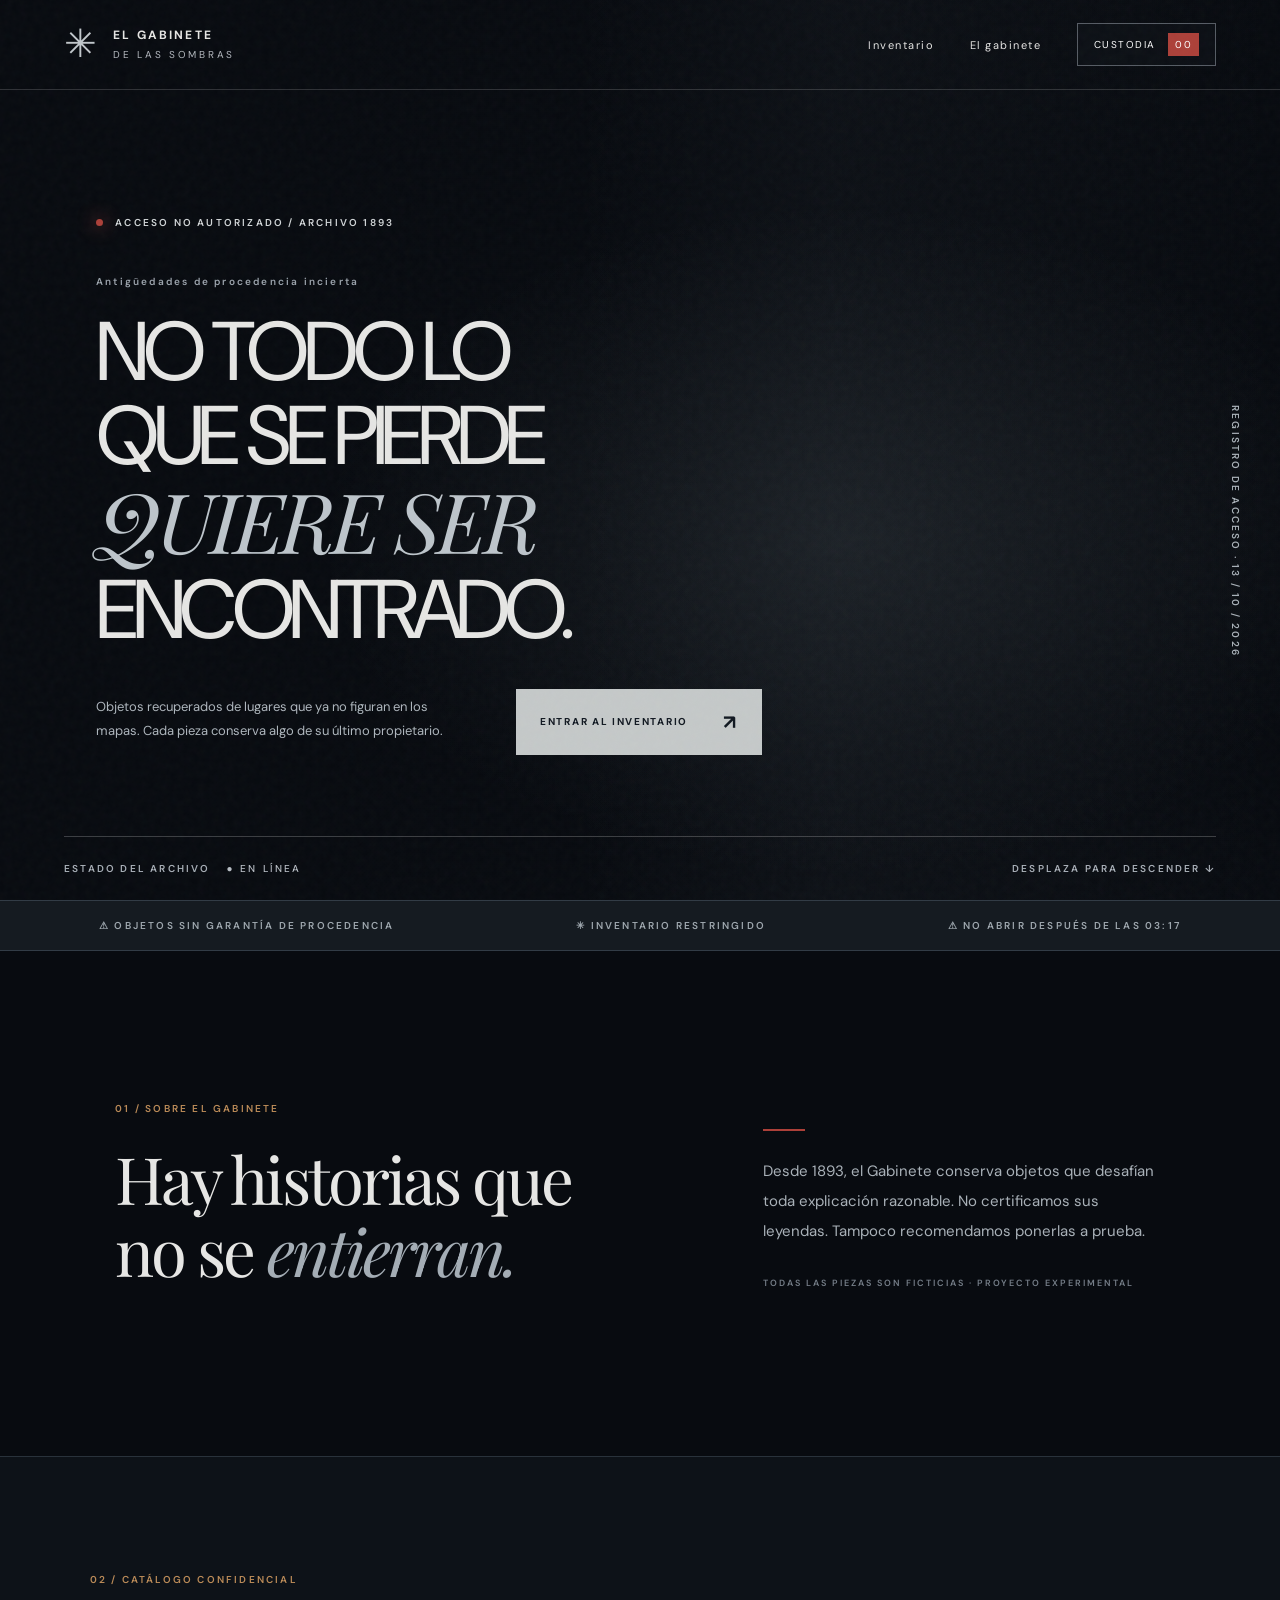
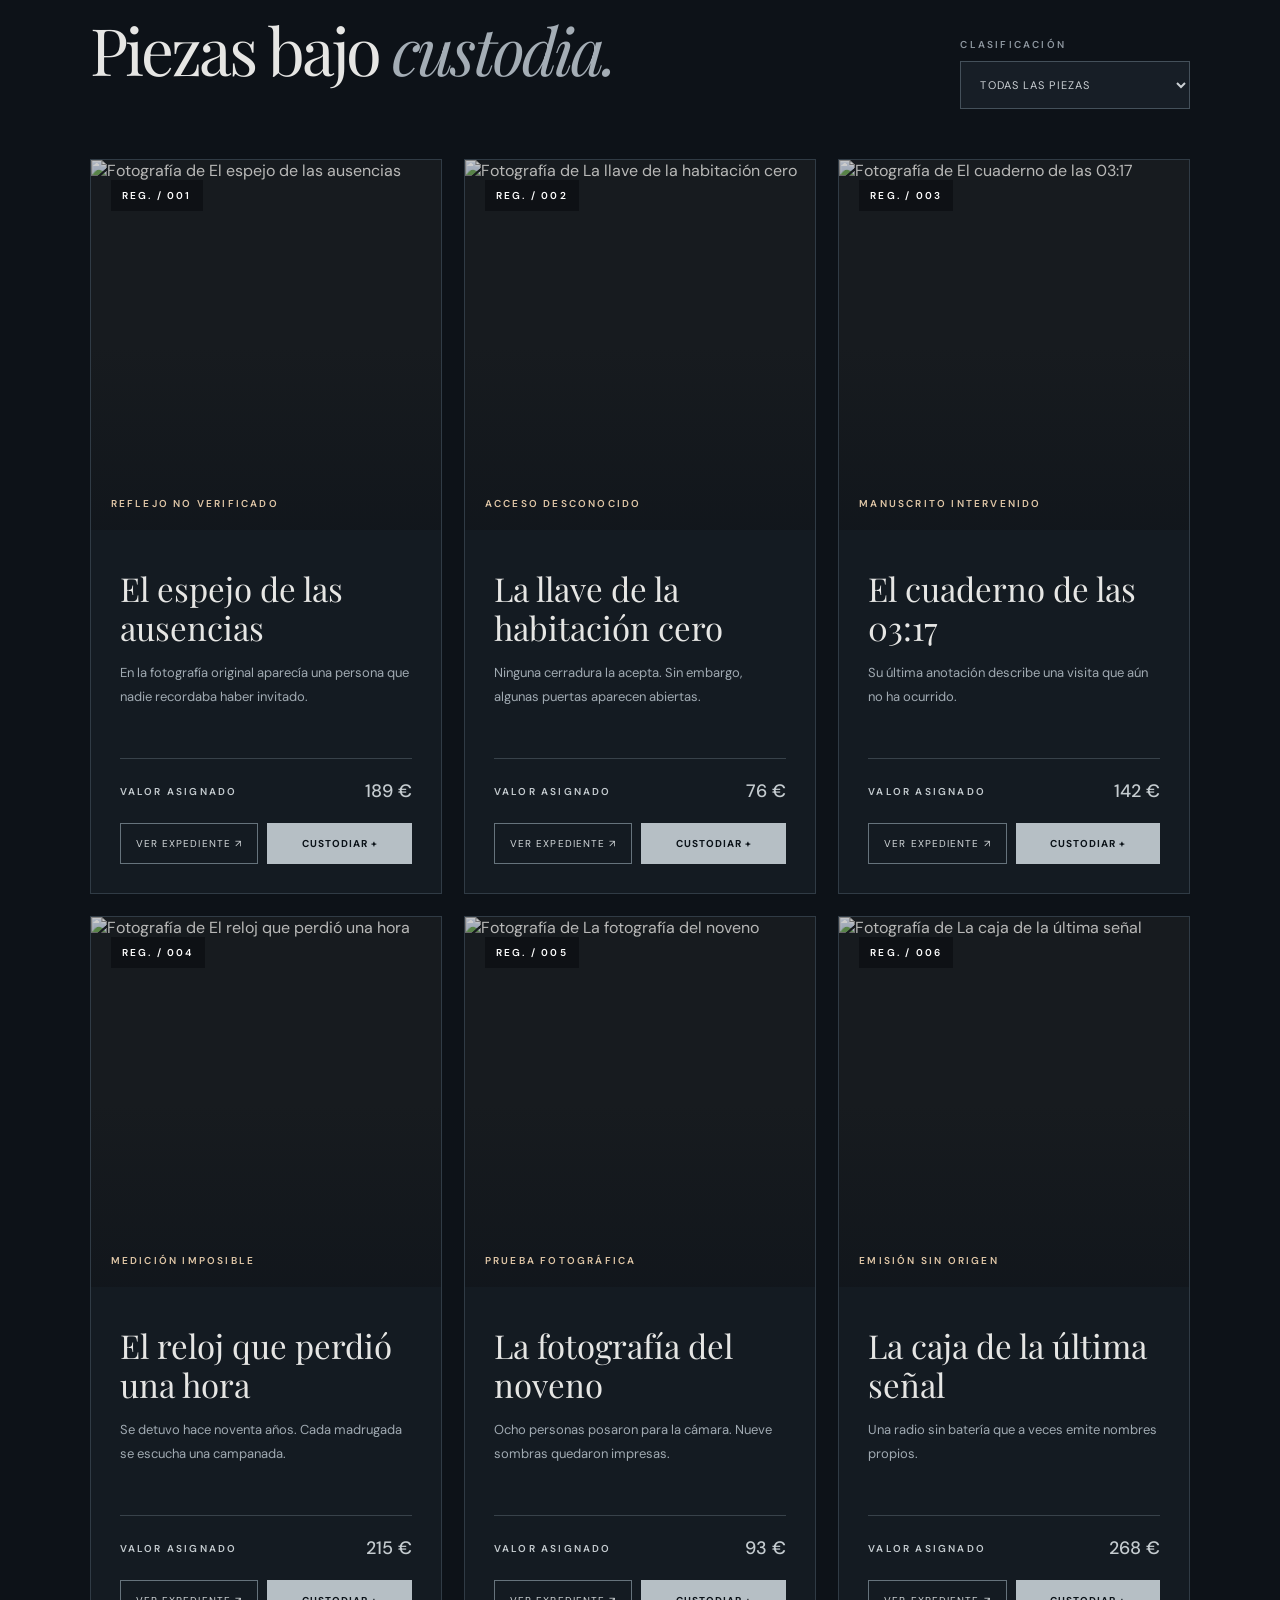
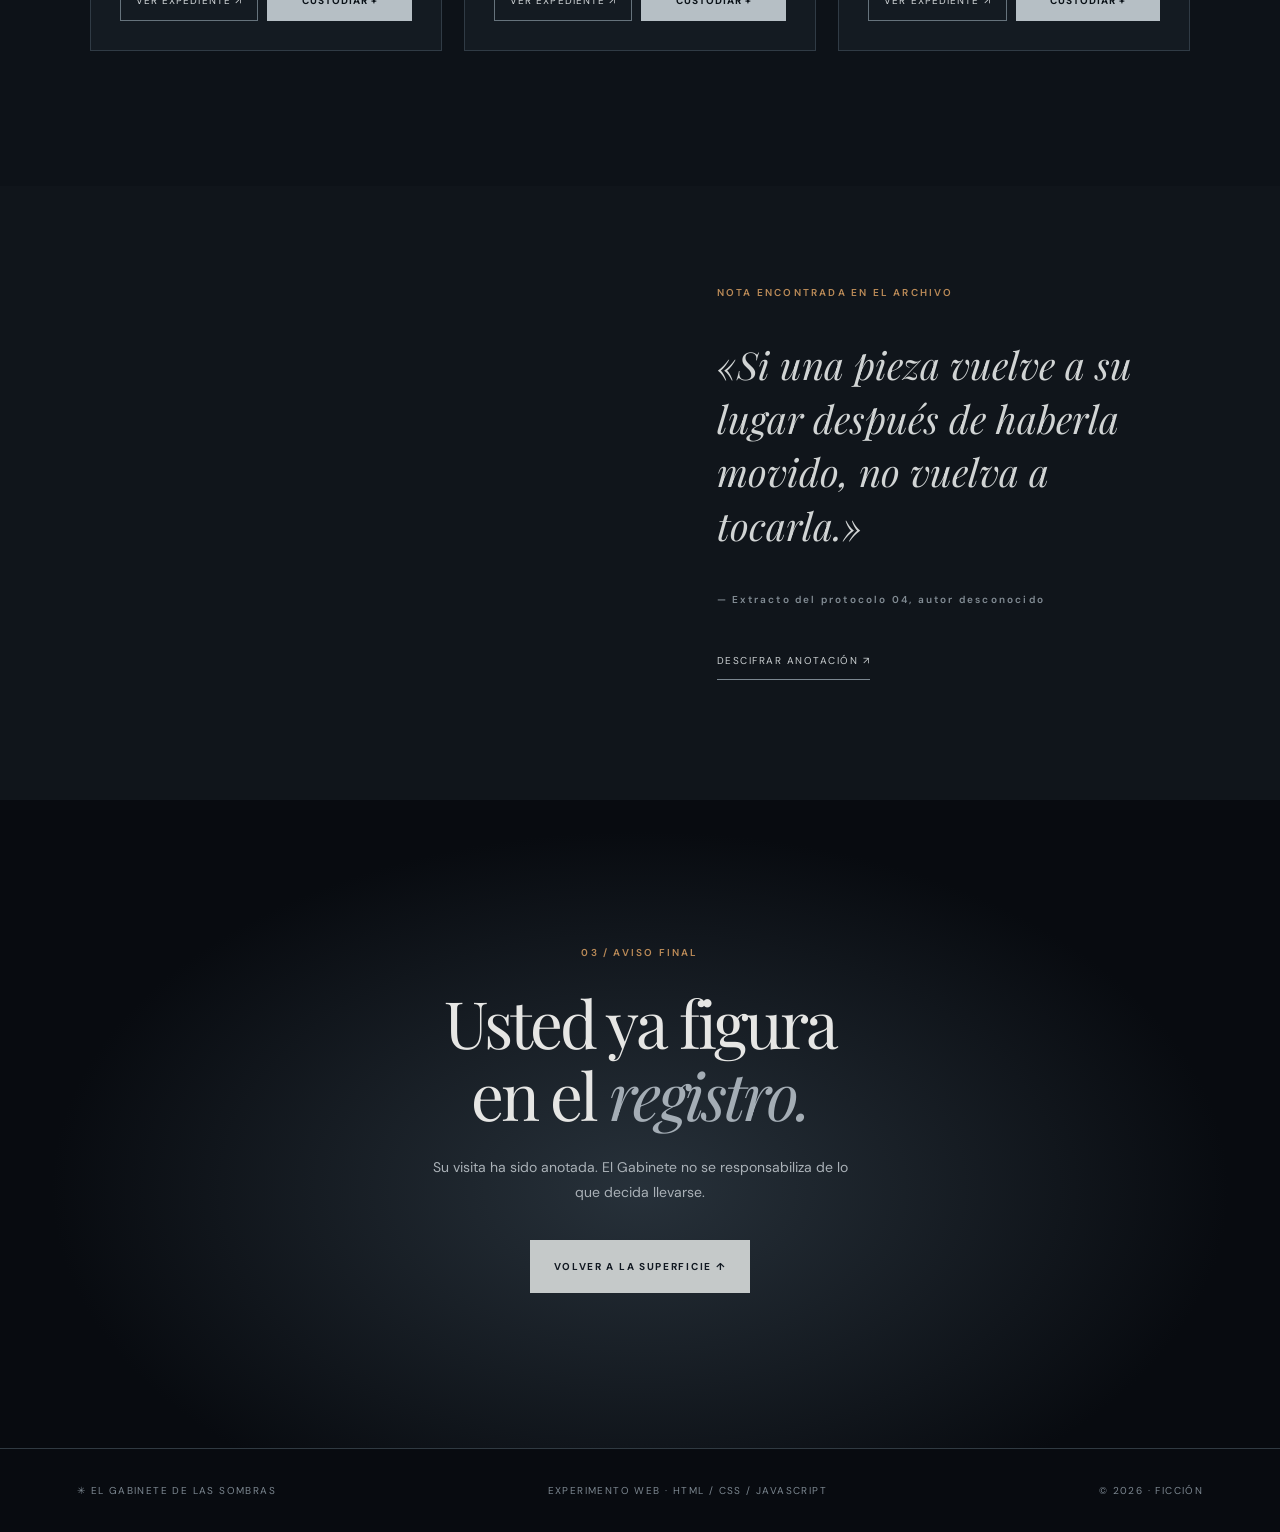
==== index.html @ 1aceb950 "Add files via upload" ====
<!doctype html><html lang="es"><head><meta charset="UTF-8"><meta name="viewport" content="width=device-width,initial-scale=1"><meta name="theme-color" content="#080b10"><title>El Gabinete de las Sombras — Inventario reservado</title><link rel="stylesheet" href="style.css"><script src="script.js" defer></script></head><body><div class="grain"></div><header class="top"><a class="brand" href="#inicio"><span class="sigil">✳</span><span>EL GABINETE <small>DE LAS SOMBRAS</small></span></a><nav aria-label="Principal"><a href="#inventario">Inventario</a><a href="#origen">El gabinete</a><button id="basketBtn" class="basket">CUSTODIA <span id="count">00</span></button></nav></header><main><section id="inicio" class="hero"><div class="heroImage"></div><div class="mist"></div><div class="heroInner"><div class="eyebrow"><span class="pulse"></span> ACCESO NO AUTORIZADO / ARCHIVO 1893</div><div class="heroTitle"><span class="overline">Antigüedades de procedencia incierta</span><h1>NO TODO LO<br>QUE SE PIERDE<br><em>QUIERE SER</em><br>ENCONTRADO.</h1></div><div class="heroFoot"><p>Objetos recuperados de lugares que ya no figuran en los mapas. Cada pieza conserva algo de su último propietario.</p><a class="primary" href="#inventario">ENTRAR AL INVENTARIO <span>↗</span></a></div></div><div class="vertical">REGISTRO DE ACCESO · 13 / 10 / 2026</div><div class="heroBottom">ESTADO DEL ARCHIVO <b>● EN LÍNEA</b><span>DESPLAZA PARA DESCENDER ↓</span></div></section><section class="marquee" aria-label="Aviso"><span>⚠ OBJETOS SIN GARANTÍA DE PROCEDENCIA</span><span>✳ INVENTARIO RESTRINGIDO</span><span>⚠ NO ABRIR DESPUÉS DE LAS 03:17</span></section><section class="intro" id="origen"><div><span class="kicker">01 / SOBRE EL GABINETE</span><h2>Hay historias que<br>no se <i>entierran.</i></h2></div><div class="introRight"><div class="redline"></div><p>Desde 1893, el Gabinete conserva objetos que desafían toda explicación razonable. No certificamos sus leyendas. Tampoco recomendamos ponerlas a prueba.</p><p class="micro">TODAS LAS PIEZAS SON FICTICIAS · PROYECTO EXPERIMENTAL</p></div></section><section id="inventario" class="catalog"><div class="sectionHead"><div><span class="kicker">02 / CATÁLOGO CONFIDENCIAL</span><h2>Piezas bajo <i>custodia.</i></h2></div><div class="controls"><label for="filter">CLASIFICACIÓN</label><select id="filter"><option value="all">TODAS LAS PIEZAS</option><option value="objeto">OBJETOS</option><option value="documento">DOCUMENTOS</option><option value="instrumento">INSTRUMENTOS</option></select></div></div><div id="gallery" class="gallery"></div></section><section class="interlude"><div class="interludePhoto"></div><div class="interludeContent"><span class="kicker">NOTA ENCONTRADA EN EL ARCHIVO</span><p>«Si una pieza vuelve a su lugar después de haberla movido, no vuelva a tocarla.»</p><span class="signature">— Extracto del protocolo 04, autor desconocido</span><button id="reveal" class="textButton">DESCIFRAR ANOTACIÓN <span>↗</span></button><div id="hiddenNote" class="hiddenNote" aria-live="polite"></div></div></section><section class="last"><span class="kicker">03 / AVISO FINAL</span><h2>Usted ya figura<br>en el <i>registro.</i></h2><p>Su visita ha sido anotada. El Gabinete no se responsabiliza de lo que decida llevarse.</p><a href="#inicio" class="primary">VOLVER A LA SUPERFICIE ↑</a></section></main><footer><span>✳ EL GABINETE DE LAS SOMBRAS</span><span>EXPERIMENTO WEB · HTML / CSS / JAVASCRIPT</span><span>© 2026 · FICCIÓN</span></footer><dialog id="dossier"><button class="close" id="closeDossier" aria-label="Cerrar expediente">✕</button><div id="dossierBody"></div></dialog><dialog id="basketDialog"><button class="close" id="closeBasket" aria-label="Cerrar custodia">✕</button><div class="dialogInner"><span class="kicker">ARCHIVO DE CUSTODIA</span><h2>Piezas <i>retenidas.</i></h2><div id="basketList"></div><div class="basketFooter"><span id="total"></span><button id="clearBasket" class="outline">LIBERAR TODAS LAS PIEZAS</button></div></div></dialog><div id="toast" role="status" aria-live="polite"></div></body></html>
---- style.css ----
@import url('https://fonts.googleapis.com/css2?family=DM+Sans:wght@400;500;600;700&family=Playfair+Display:ital,wght@0,400;0,500;0,600;1,400;1,500&display=swap');:root{--bg:#080b10;--panel:#10151b;--line:#3c4650;--silver:#c6cbd0;--muted:#8b949e;--red:#ac4039;--amber:#bb8b58}*{box-sizing:border-box}html{scroll-behavior:smooth}body{margin:0;background:var(--bg);color:#e6e6e4;font-family:'DM Sans',Arial,sans-serif}button,select{font:inherit}button{cursor:pointer}a{color:inherit;text-decoration:none}.grain{pointer-events:none;position:fixed;inset:0;z-index:30;opacity:.12;background-image:url("data:image/svg+xml,%3Csvg viewBox='0 0 180 180' xmlns='http://www.w3.org/2000/svg'%3E%3Cfilter id='n'%3E%3CfeTurbulence type='fractalNoise' baseFrequency='.7' numOctaves='3' stitchTiles='stitch'/%3E%3C/filter%3E%3Crect width='100%25' height='100%25' filter='url(%23n)' opacity='.25'/%3E%3C/svg%3E")}.top{height:90px;padding:0 5%;display:flex;align-items:center;justify-content:space-between;position:absolute;z-index:10;width:100%;border-bottom:1px solid #ffffff28}.brand{display:flex;gap:14px;align-items:center;font-size:12px;font-weight:700;letter-spacing:.18em;line-height:1.8}.brand small{display:block;font-size:10px;font-weight:400;letter-spacing:.27em;color:#b5bac0}.sigil{font-size:39px;color:#c1c7cb;font-weight:400}.top nav{display:flex;gap:35px;align-items:center;font-size:11px;letter-spacing:.14em}.top nav a:hover,.textButton:hover{color:#f0b4a6}.basket{border:1px solid #a4abb57d;background:#10151b80;color:white;padding:14px 16px;font-size:10px;letter-spacing:.15em}.basket span{background:var(--red);padding:5px 7px;margin-left:8px}.hero{min-height:820px;height:100vh;max-height:1100px;position:relative;overflow:hidden;background:#070a0f}.heroImage{position:absolute;inset:0;background:linear-gradient(90deg,#080b10 0%,#080b10ee 26%,#080b1066 65%,#080b1033),linear-gradient(0deg,#080b10 0%,transparent 30%),url('assets/hero.jpg') center 46%/cover no-repeat;transform:scale(1.035);animation:zoom 22s ease-in-out infinite alternate}.mist{position:absolute;inset:0;background:radial-gradient(ellipse at 66% 60%,#9daeb41c,transparent 44%),linear-gradient(90deg,transparent 45%,#8e9eac0b 65%,transparent);animation:drift 12s ease-in-out infinite alternate;pointer-events:none}.heroInner{position:relative;z-index:1;width:85%;max-width:1400px;margin:auto;padding-top:clamp(175px,24vh,270px)}.eyebrow,.kicker,.overline,.micro,.vertical,.heroBottom,.marquee,.controls label,.cardIndex,.cardTag,.cardFoot,.signature{font-size:10px;letter-spacing:.22em;font-weight:600}.eyebrow{color:#d2d6d8}.pulse{display:inline-block;width:7px;height:7px;background:var(--red);border-radius:50%;box-shadow:0 0 18px #df5b50;margin-right:8px}.heroTitle{margin-top:40px}.overline{color:#9ca4ad}.hero h1{font-size:clamp(55px,6.5vw,116px);letter-spacing:-.065em;line-height:1.01;margin:20px 0 30px;font-weight:400}.hero h1 em{font-weight:400;color:#bdc5cb;font-family:'Playfair Display',serif;letter-spacing:-.05em}.heroFoot{display:flex;align-items:end;gap:65px}.heroFoot p{max-width:355px;color:#aeb6bd;line-height:1.8;font-size:13px}.primary{display:inline-flex;align-items:center;gap:35px;background:#c5c9c9;color:#111821;padding:20px 24px;font-size:10px;letter-spacing:.17em;font-weight:700;transition:background .2s,transform .2s}.primary:hover{background:#e6e8e6;transform:translateY(-3px)}.primary span{font-size:20px}.vertical{position:absolute;right:3%;top:45%;writing-mode:vertical-rl;color:#a9b1b8}.heroBottom{position:absolute;bottom:0;left:5%;right:5%;padding:25px 0;border-top:1px solid #ffffff35;display:flex;gap:16px;color:#a8afb7}.heroBottom b{color:#b9bfc6;font-weight:500}.heroBottom span{margin-left:auto}.marquee{display:flex;justify-content:space-around;gap:20px;padding:18px;background:#151b21;color:#9ea7ae;border-block:1px solid #323c46;overflow:hidden;white-space:nowrap}.intro{display:grid;grid-template-columns:1.3fr 1fr;gap:12%;padding:145px 9%;align-items:end}.kicker{color:var(--amber)}h2{font:400 clamp(43px,5.1vw,79px)/1.1 'Playfair Display',Georgia,serif;letter-spacing:-.045em;margin:25px 0}h2 i{color:#a4adb5;font-weight:400}.introRight{padding-bottom:10px}.introRight p{color:#a9b1b8;font-size:15px;line-height:2}.redline{width:42px;height:2px;background:var(--red);margin-bottom:25px}.introRight .micro{font-size:9px;color:#757e88;margin-top:28px}.catalog{padding:110px 7% 135px;background:#0d1218;border-top:1px solid #29323b}.sectionHead{display:flex;justify-content:space-between;align-items:end;gap:20px;margin-bottom:50px}.controls{display:grid;gap:10px}.controls label{color:#8d969f}.controls select{background:#171e26;color:#cbd0d4;border:1px solid #44505a;padding:15px;min-width:230px;font-size:11px;letter-spacing:.1em}.gallery{display:grid;grid-template-columns:repeat(3,minmax(0,1fr));gap:22px}.card{background:#141b22;border:1px solid #303b45;position:relative;overflow:hidden;transition:border-color .25s,transform .3s}.card:hover{transform:translateY(-6px);border-color:#88939b}.cardVisual{position:relative;height:370px;overflow:hidden;background:#171b1f}.cardVisual img{width:100%;height:100%;object-fit:cover;filter:saturate(.63) brightness(.8);transition:transform .7s,filter .4s}.card:hover img{transform:scale(1.07);filter:saturate(.8) brightness(.97)}.cardVisual:after{content:'';position:absolute;inset:0;background:linear-gradient(0deg,#10151bc7,transparent 50%)}.cardIndex{position:absolute;top:20px;left:20px;z-index:1;color:#fff;background:#0a0d10a8;padding:9px 11px}.cardTag{position:absolute;bottom:20px;left:20px;z-index:1;color:#e0c7a7}.cardBody{padding:29px}.cardBody h3{font:400 33px/1.16 'Playfair Display',Georgia,serif;margin:10px 0 14px;min-height:78px}.cardBody p{font-size:13px;color:#a0aab2;line-height:1.8;min-height:72px}.cardFoot{border-top:1px solid #38424a;margin-top:25px;padding-top:20px;display:flex;align-items:center;justify-content:space-between;color:#c5ccd0}.cardFoot b{font-size:18px;letter-spacing:0;font-weight:500}.cardActions{display:flex;gap:9px;margin-top:20px}.outline{background:transparent;border:1px solid #66737c;color:#d3d8da;padding:13px 15px;font-size:10px;letter-spacing:.11em}.outline:hover{border-color:#c5ccd0;background:#26313b}.add{background:#b6bfc5;color:#0b1218;border:1px solid #b6bfc5;padding:13px 15px;font-size:10px;letter-spacing:.1em;font-weight:700;flex:1}.add:hover{background:#e0e5e7}.interlude{min-height:590px;display:grid;grid-template-columns:1fr 1fr;background:#10151b}.interludePhoto{background:linear-gradient(90deg,transparent,#10151b4d),url('assets/archive.jpg') center/cover}.interludeContent{padding:100px 12%;display:flex;flex-direction:column;align-items:start;justify-content:center}.interludeContent>p{font:italic 400 clamp(27px,3vw,46px)/1.4 'Playfair Display',serif;color:#d1d4d4}.signature{color:#838d95;line-height:1.8}.textButton{margin-top:45px;background:transparent;border:0;border-bottom:1px solid #7b8790;color:#cbd0d2;padding:0 0 12px;letter-spacing:.15em;font-size:10px}.hiddenNote{color:#c28c82;font:italic 18px/1.6 'Playfair Display',serif;margin-top:20px}.last{text-align:center;padding:140px 20px 155px;background:radial-gradient(ellipse at 50% 60%,#27313a,#080b10 65%)}.last p{max-width:420px;color:#aab1b7;margin:20px auto 35px;font-size:14px;line-height:1.8}footer{display:flex;justify-content:space-between;gap:20px;flex-wrap:wrap;padding:35px 6%;border-top:1px solid #303a42;color:#7c8790;font-size:10px;letter-spacing:.14em}dialog{background:#111820;color:#e7e7e4;border:1px solid #6b7379;padding:0;width:min(920px,92vw);max-height:90vh;box-shadow:0 25px 100px #000b}dialog::backdrop{background:#020508d9;backdrop-filter:blur(7px)}.close{position:absolute;right:16px;top:16px;z-index:3;background:#0a0e12d9;color:white;border:1px solid #75808a;width:40px;height:40px}.dossierGrid{display:grid;grid-template-columns:1fr 1fr}.dossierGrid img{width:100%;height:100%;min-height:550px;object-fit:cover}.dialogInner{padding:55px 45px}.dialogInner h2{font-size:46px}.dialogInner p{color:#aeb6bd;line-height:1.9;font-size:14px}.dialogInner .warning{border-left:2px solid var(--red);padding:12px 20px;background:#4c22211c;color:#d7a49a}.secretBtn{margin-top:25px}.secretText{color:#d4a69c!important;font-style:italic}.basketFooter{display:flex;justify-content:space-between;gap:20px;align-items:center;margin-top:30px}.basketItem{display:flex;justify-content:space-between;gap:12px;border-bottom:1px solid #35404a;padding:18px 0;color:#c7cdd0;font-size:13px}.basketItem button{background:none;color:#c99d94;border:0}.basketFooter span{font-size:20px}#toast{position:fixed;right:25px;bottom:25px;z-index:100;background:#d3d7d7;color:#10161c;padding:17px 24px;font-size:12px;letter-spacing:.05em;opacity:0;transform:translateY(20px);transition:.3s;pointer-events:none}#toast.show{opacity:1;transform:translateY(0)}@keyframes zoom{to{transform:scale(1.12)}}@keyframes drift{to{transform:translateX(35px);opacity:.55}}@media(max-width:1000px){.gallery{grid-template-columns:repeat(2,1fr)}.hero h1{font-size:clamp(56px,8vw,90px)}.intro{padding:100px 6%;gap:5%}.interludeContent{padding:70px 8%}}@media(max-width:650px){.top{height:auto;min-height:90px;padding:16px 5%;align-items:start;gap:15px}.top nav{gap:14px;justify-content:end;flex-wrap:wrap}.top nav a{font-size:9px}.brand{font-size:9px}.brand small{font-size:8px}.sigil{font-size:28px}.basket{padding:9px;font-size:9px}.hero{min-height:740px;height:100svh}.heroImage{background-position:58% center}.heroInner{width:88%;padding-top:200px}.hero h1{font-size:clamp(45px,11vw,69px)}.heroFoot{display:block}.heroFoot p{margin-bottom:24px}.vertical{display:none}.heroBottom{font-size:8px}.heroBottom span{display:none}.marquee{font-size:8px}.intro{display:block;padding:90px 7%}.introRight{margin-top:35px}.catalog{padding:80px 5%}.sectionHead{display:block}.controls{margin-top:30px}.gallery{grid-template-columns:1fr}.cardVisual{height:420px}.cardBody h3{min-height:0}.cardBody p{min-height:0}.interlude{display:block}.interludePhoto{height:330px}.interludeContent{padding:75px 8%}.dossierGrid{display:block}.dossierGrid img{height:280px;min-height:0}.dialogInner{padding:50px 25px 30px}.dialogInner h2{font-size:36px}.basketFooter{display:block}.basketFooter button{margin-top:20px}.last{padding:100px 20px}}@media(prefers-reduced-motion:reduce){*,*:before,*:after{animation:none!important;transition:none!important;scroll-behavior:auto!important}}
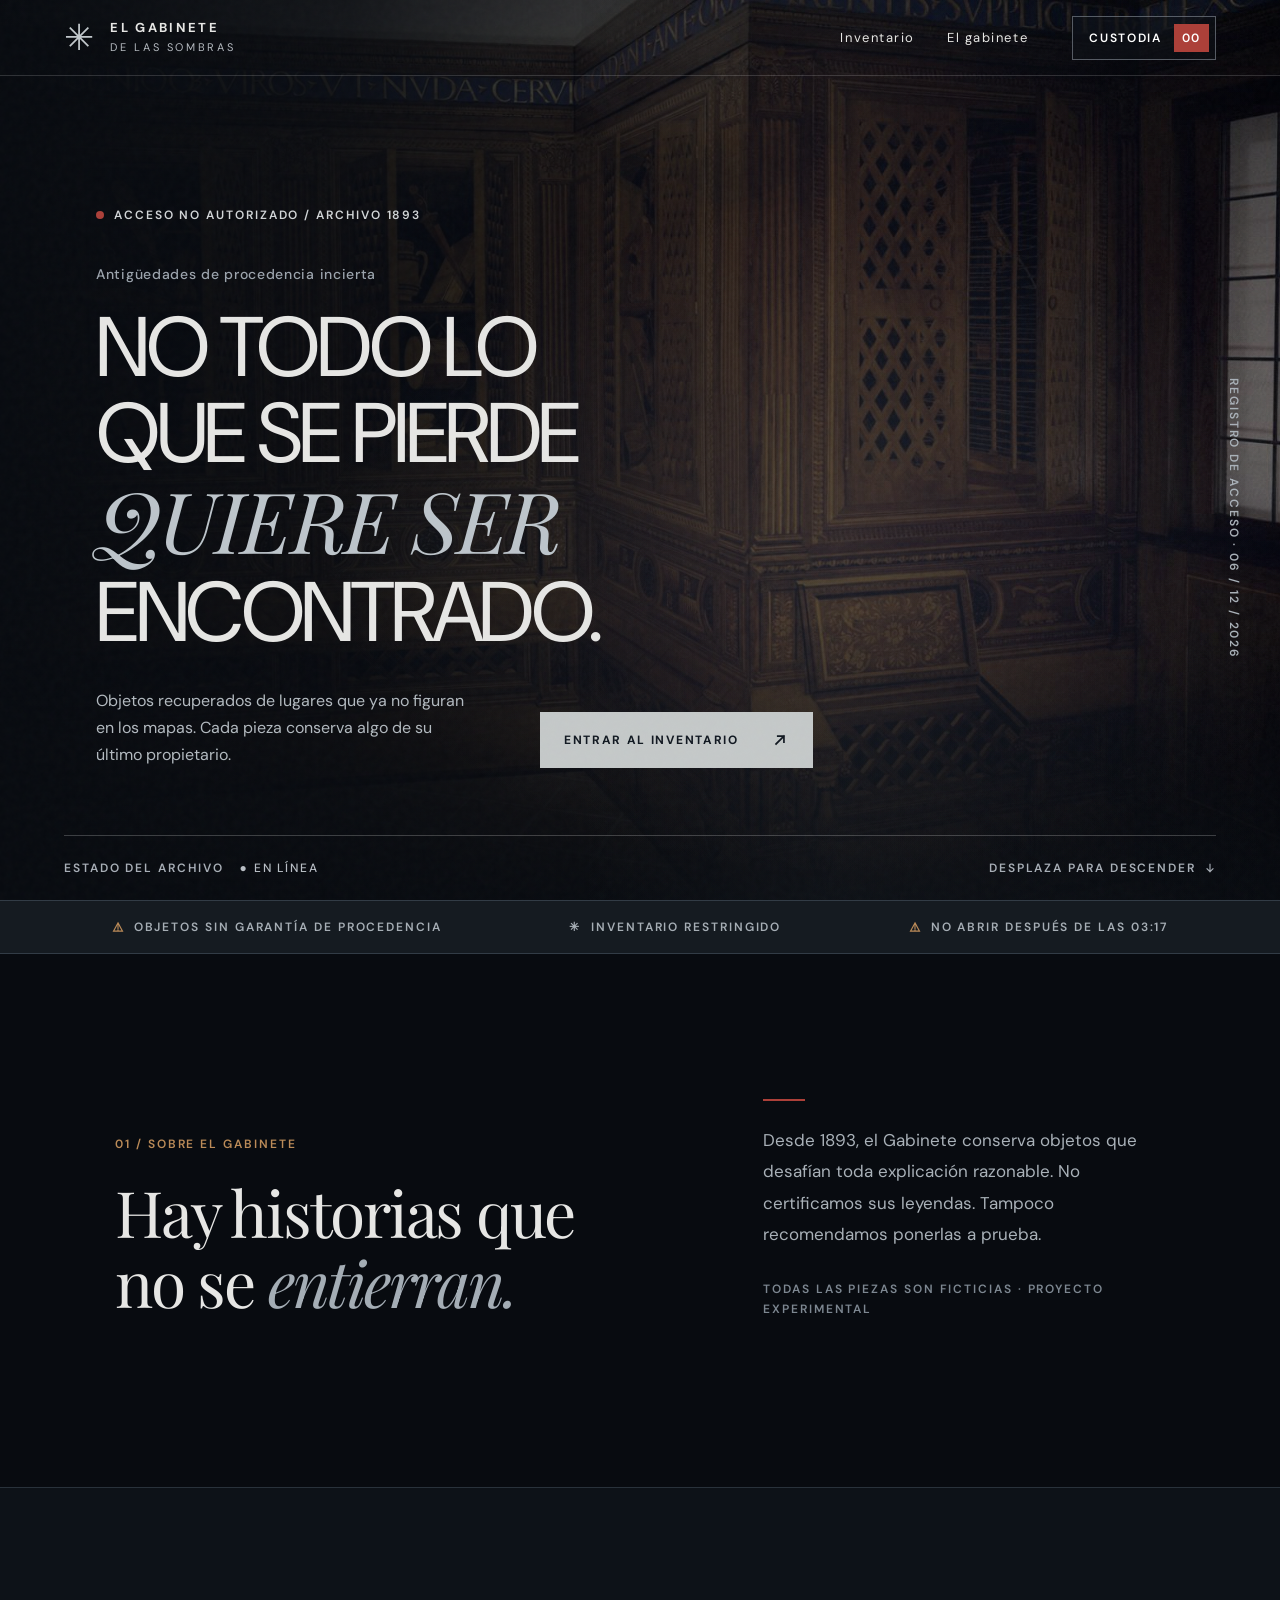
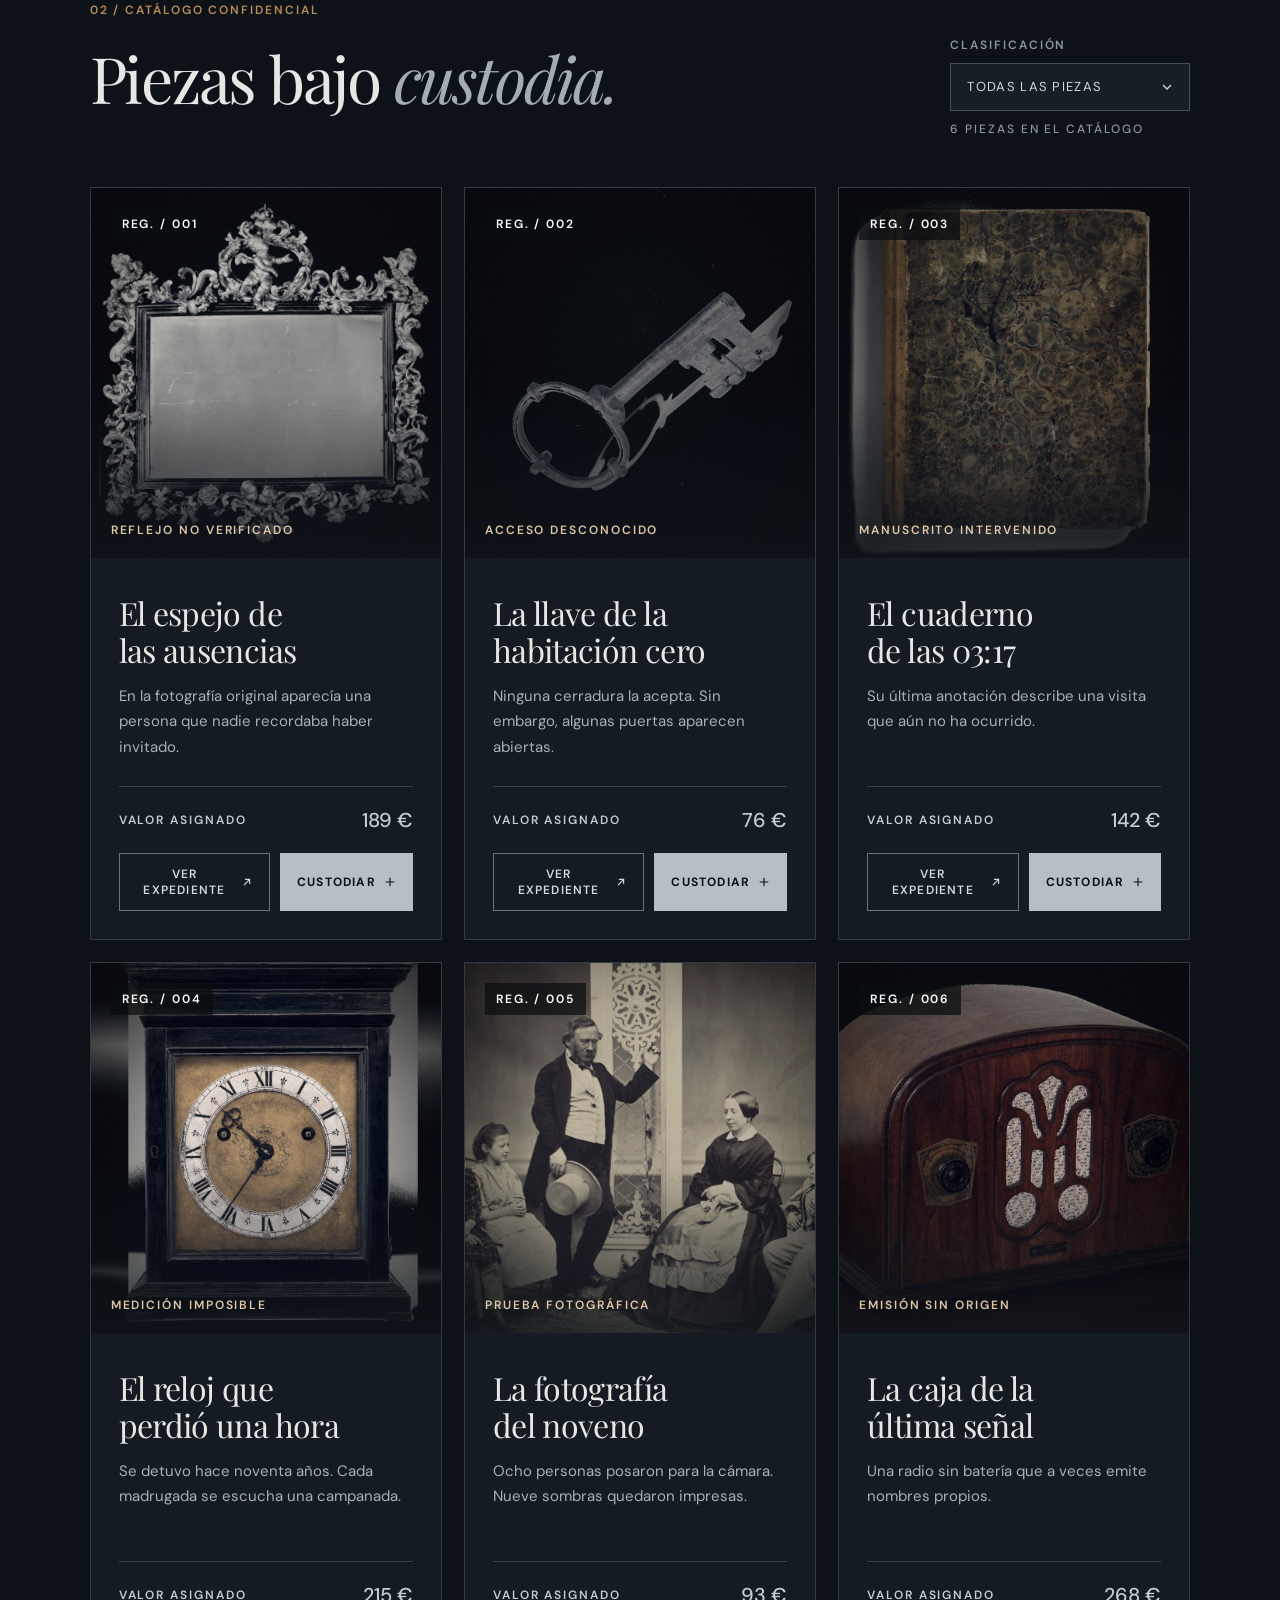
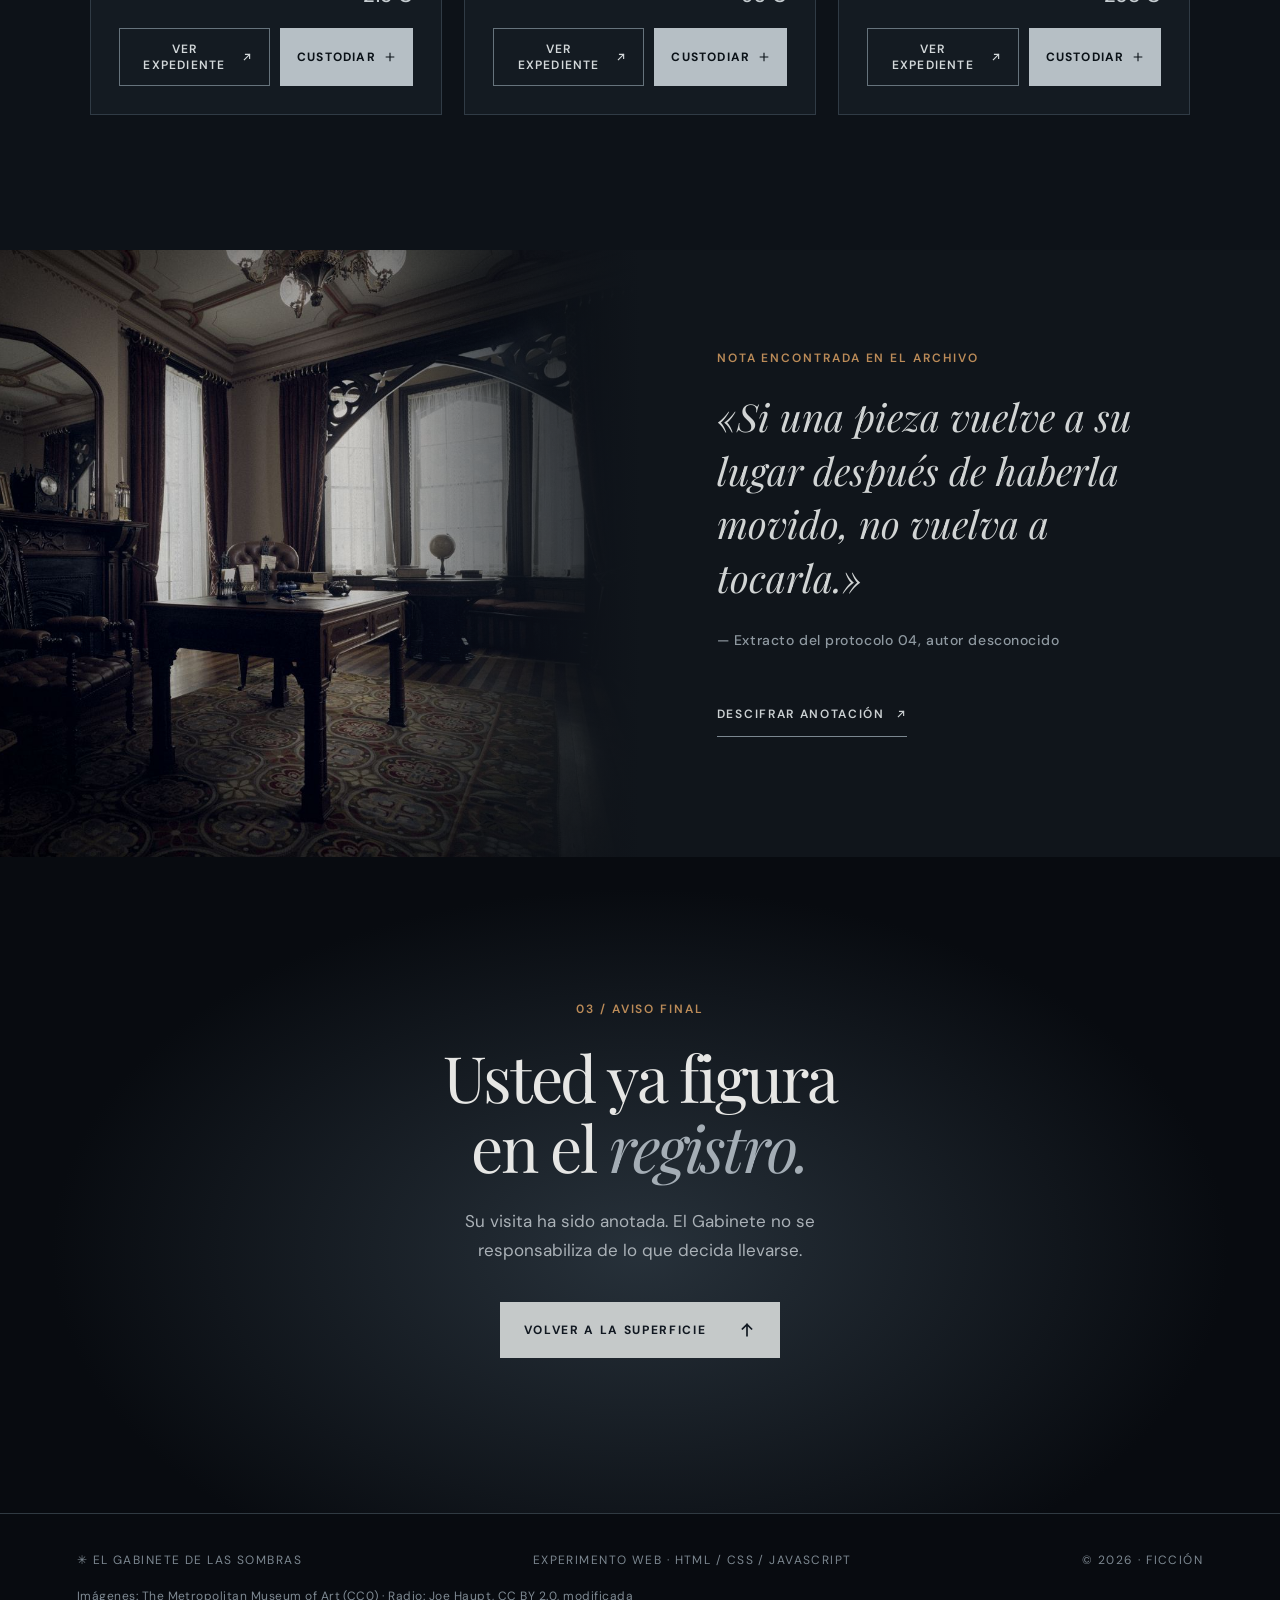
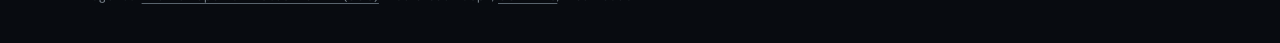
==== commit 5fe9de3c: "Aplicar la auditoría de Impeccable y añadir las imágenes del Gabinete - Añade las 8 imágenes de asse" ====
--- a/index.html
+++ b/index.html
@@ -1 +1,58 @@
-<!doctype html><html lang="es"><head><meta charset="UTF-8"><meta name="viewport" content="width=device-width,initial-scale=1"><meta name="theme-color" content="#080b10"><title>El Gabinete de las Sombras — Inventario reservado</title><link rel="stylesheet" href="style.css"><script src="script.js" defer></script></head><body><div class="grain"></div><header class="top"><a class="brand" href="#inicio"><span class="sigil">✳</span><span>EL GABINETE <small>DE LAS SOMBRAS</small></span></a><nav aria-label="Principal"><a href="#inventario">Inventario</a><a href="#origen">El gabinete</a><button id="basketBtn" class="basket">CUSTODIA <span id="count">00</span></button></nav></header><main><section id="inicio" class="hero"><div class="heroImage"></div><div class="mist"></div><div class="heroInner"><div class="eyebrow"><span class="pulse"></span> ACCESO NO AUTORIZADO / ARCHIVO 1893</div><div class="heroTitle"><span class="overline">Antigüedades de procedencia incierta</span><h1>NO TODO LO<br>QUE SE PIERDE<br><em>QUIERE SER</em><br>ENCONTRADO.</h1></div><div class="heroFoot"><p>Objetos recuperados de lugares que ya no figuran en los mapas. Cada pieza conserva algo de su último propietario.</p><a class="primary" href="#inventario">ENTRAR AL INVENTARIO <span>↗</span></a></div></div><div class="vertical">REGISTRO DE ACCESO · 13 / 10 / 2026</div><div class="heroBottom">ESTADO DEL ARCHIVO <b>● EN LÍNEA</b><span>DESPLAZA PARA DESCENDER ↓</span></div></section><section class="marquee" aria-label="Aviso"><span>⚠ OBJETOS SIN GARANTÍA DE PROCEDENCIA</span><span>✳ INVENTARIO RESTRINGIDO</span><span>⚠ NO ABRIR DESPUÉS DE LAS 03:17</span></section><section class="intro" id="origen"><div><span class="kicker">01 / SOBRE EL GABINETE</span><h2>Hay historias que<br>no se <i>entierran.</i></h2></div><div class="introRight"><div class="redline"></div><p>Desde 1893, el Gabinete conserva objetos que desafían toda explicación razonable. No certificamos sus leyendas. Tampoco recomendamos ponerlas a prueba.</p><p class="micro">TODAS LAS PIEZAS SON FICTICIAS · PROYECTO EXPERIMENTAL</p></div></section><section id="inventario" class="catalog"><div class="sectionHead"><div><span class="kicker">02 / CATÁLOGO CONFIDENCIAL</span><h2>Piezas bajo <i>custodia.</i></h2></div><div class="controls"><label for="filter">CLASIFICACIÓN</label><select id="filter"><option value="all">TODAS LAS PIEZAS</option><option value="objeto">OBJETOS</option><option value="documento">DOCUMENTOS</option><option value="instrumento">INSTRUMENTOS</option></select></div></div><div id="gallery" class="gallery"></div></section><section class="interlude"><div class="interludePhoto"></div><div class="interludeContent"><span class="kicker">NOTA ENCONTRADA EN EL ARCHIVO</span><p>«Si una pieza vuelve a su lugar después de haberla movido, no vuelva a tocarla.»</p><span class="signature">— Extracto del protocolo 04, autor desconocido</span><button id="reveal" class="textButton">DESCIFRAR ANOTACIÓN <span>↗</span></button><div id="hiddenNote" class="hiddenNote" aria-live="polite"></div></div></section><section class="last"><span class="kicker">03 / AVISO FINAL</span><h2>Usted ya figura<br>en el <i>registro.</i></h2><p>Su visita ha sido anotada. El Gabinete no se responsabiliza de lo que decida llevarse.</p><a href="#inicio" class="primary">VOLVER A LA SUPERFICIE ↑</a></section></main><footer><span>✳ EL GABINETE DE LAS SOMBRAS</span><span>EXPERIMENTO WEB · HTML / CSS / JAVASCRIPT</span><span>© 2026 · FICCIÓN</span></footer><dialog id="dossier"><button class="close" id="closeDossier" aria-label="Cerrar expediente">✕</button><div id="dossierBody"></div></dialog><dialog id="basketDialog"><button class="close" id="closeBasket" aria-label="Cerrar custodia">✕</button><div class="dialogInner"><span class="kicker">ARCHIVO DE CUSTODIA</span><h2>Piezas <i>retenidas.</i></h2><div id="basketList"></div><div class="basketFooter"><span id="total"></span><button id="clearBasket" class="outline">LIBERAR TODAS LAS PIEZAS</button></div></div></dialog><div id="toast" role="status" aria-live="polite"></div></body></html>+<!doctype html>
+<html lang="es">
+<head>
+<meta charset="UTF-8">
+<meta name="viewport" content="width=device-width,initial-scale=1">
+<meta name="theme-color" content="#080b10">
+<meta name="description" content="Inventario reservado de antigüedades de procedencia incierta. Proyecto de ficción.">
+<title>El Gabinete de las Sombras — Inventario reservado</title>
+<link rel="preconnect" href="https://fonts.googleapis.com">
+<link rel="preconnect" href="https://fonts.gstatic.com" crossorigin>
+<link rel="stylesheet" href="https://fonts.googleapis.com/css2?family=DM+Sans:wght@400;500;600;700&family=Playfair+Display:ital,wght@0,400;0,500;0,600;1,400;1,500&display=swap">
+<link rel="preload" href="assets/hero.jpg" as="image">
+<link rel="stylesheet" href="style.css">
+<script src="script.js" defer></script>
+</head>
+<body>
+<a class="skip" href="#inventario">Saltar al inventario</a>
+<div class="grain" aria-hidden="true"></div>
+<header class="top">
+<a class="brand" href="#inicio"><span class="sigil" aria-hidden="true">✳</span><span>EL GABINETE <small>DE LAS SOMBRAS</small></span></a>
+<nav aria-label="Principal"><a href="#inventario">Inventario</a><a href="#origen">El gabinete</a></nav>
+<button id="basketBtn" class="basket" aria-haspopup="dialog">CUSTODIA <span id="count">00</span><span class="sr"> piezas retenidas</span></button>
+</header>
+<main>
+<section id="inicio" class="hero">
+<div class="heroImage" aria-hidden="true"></div><div class="mist" aria-hidden="true"></div>
+<div class="heroInner">
+<div class="eyebrow"><span class="pulse" aria-hidden="true"></span> ACCESO NO AUTORIZADO / ARCHIVO 1893</div>
+<div class="heroTitle"><span class="overline">Antigüedades de procedencia incierta</span><h1>NO TODO LO<br>QUE SE PIERDE<br><em>QUIERE SER</em><br>ENCONTRADO.</h1></div>
+<div class="heroFoot"><p>Objetos recuperados de lugares que ya no figuran en los mapas. Cada pieza conserva algo de su último propietario.</p><a class="primary" href="#inventario">ENTRAR AL INVENTARIO <svg class="ico" aria-hidden="true" viewBox="0 0 16 16"><path d="M4.5 11.5l7-7M6 4.5h5.5V10"/></svg></a></div>
+</div>
+<div class="vertical">REGISTRO DE ACCESO · <span id="accessDate">13 / 10 / 2026</span></div>
+<div class="heroBottom">ESTADO DEL ARCHIVO <b>● EN LÍNEA</b><span>DESPLAZA PARA DESCENDER <svg class="ico" aria-hidden="true" viewBox="0 0 16 16"><path d="M8 3v10M4 9l4 4 4-4"/></svg></span></div>
+</section>
+<section class="marquee" aria-label="Aviso"><span><svg class="ico" aria-hidden="true" viewBox="0 0 16 16"><path d="M8 2.5l6 11H2zM8 6.5v3.5M8 11.6v.4"/></svg> OBJETOS SIN GARANTÍA DE PROCEDENCIA</span><span><span aria-hidden="true">✳</span> INVENTARIO RESTRINGIDO</span><span><svg class="ico" aria-hidden="true" viewBox="0 0 16 16"><path d="M8 2.5l6 11H2zM8 6.5v3.5M8 11.6v.4"/></svg> NO ABRIR DESPUÉS DE LAS 03:17</span></section>
+<section class="intro" id="origen">
+<div><span class="kicker">01 / SOBRE EL GABINETE</span><h2>Hay historias que<br>no se <i>entierran.</i></h2></div>
+<div class="introRight"><div class="redline" aria-hidden="true"></div><p>Desde 1893, el Gabinete conserva objetos que desafían toda explicación razonable. No certificamos sus leyendas. Tampoco recomendamos ponerlas a prueba.</p><p class="micro">TODAS LAS PIEZAS SON FICTICIAS · PROYECTO EXPERIMENTAL</p></div>
+</section>
+<section id="inventario" class="catalog" aria-labelledby="catalogTitle">
+<div class="sectionHead">
+<div><span class="kicker">02 / CATÁLOGO CONFIDENCIAL</span><h2 id="catalogTitle">Piezas bajo <i>custodia.</i></h2></div>
+<div class="controls"><label for="filter">CLASIFICACIÓN</label><select id="filter"><option value="all">TODAS LAS PIEZAS</option><option value="objeto">OBJETOS</option><option value="documento">DOCUMENTOS</option><option value="instrumento">INSTRUMENTOS</option></select><p id="resultCount" class="resultCount" aria-live="polite"></p></div>
+</div>
+<div id="gallery" class="gallery"></div>
+</section>
+<section class="interlude" aria-label="Nota encontrada en el archivo">
+<div class="interludePhoto" aria-hidden="true"></div>
+<div class="interludeContent"><span class="kicker">NOTA ENCONTRADA EN EL ARCHIVO</span><p>«Si una pieza vuelve a su lugar después de haberla movido, no vuelva a tocarla.»</p><span class="signature">— Extracto del protocolo 04, autor desconocido</span><button id="reveal" class="textButton" aria-expanded="false" aria-controls="hiddenNote">DESCIFRAR ANOTACIÓN <svg class="ico" aria-hidden="true" viewBox="0 0 16 16"><path d="M4.5 11.5l7-7M6 4.5h5.5V10"/></svg></button><div id="hiddenNote" class="hiddenNote" aria-live="polite"></div></div>
+</section>
+<section class="last" aria-labelledby="lastTitle"><span class="kicker">03 / AVISO FINAL</span><h2 id="lastTitle">Usted ya figura<br>en el <i>registro.</i></h2><p>Su visita ha sido anotada. El Gabinete no se responsabiliza de lo que decida llevarse.</p><a href="#inicio" class="primary">VOLVER A LA SUPERFICIE <svg class="ico" aria-hidden="true" viewBox="0 0 16 16"><path d="M8 13V3M4 7l4-4 4 4"/></svg></a></section>
+</main>
+<footer><span><span aria-hidden="true">✳</span> EL GABINETE DE LAS SOMBRAS</span><span>EXPERIMENTO WEB · HTML / CSS / JAVASCRIPT</span><span>© 2026 · FICCIÓN</span><span class="credits">Imágenes: <a href="assets/CREDITOS.md">The Metropolitan Museum of Art (CC0)</a> · Radio: Joe Haupt, <a href="https://creativecommons.org/licenses/by/2.0/deed.es">CC BY 2.0</a>, modificada</span></footer>
+<dialog id="dossier" aria-labelledby="dossierTitle"><button class="close" id="closeDossier" aria-label="Cerrar expediente"><svg aria-hidden="true" viewBox="0 0 16 16"><path d="M3.5 3.5l9 9M12.5 3.5l-9 9"/></svg></button><div id="dossierBody" class="dialogScroll"></div></dialog>
+<dialog id="basketDialog" aria-labelledby="basketTitle"><button class="close" id="closeBasket" aria-label="Cerrar custodia"><svg aria-hidden="true" viewBox="0 0 16 16"><path d="M3.5 3.5l9 9M12.5 3.5l-9 9"/></svg></button><div class="dialogScroll"><div class="dialogInner"><span class="kicker">ARCHIVO DE CUSTODIA</span><h2 id="basketTitle" tabindex="-1">Piezas <i>retenidas.</i></h2><div id="basketList"></div><div class="basketFooter"><span id="total"></span><button id="clearBasket" class="outline">LIBERAR TODAS LAS PIEZAS</button></div></div></div></dialog>
+<div id="toast" role="status" aria-live="polite"></div>
+</body>
+</html>
--- a/style.css
+++ b/style.css
@@ -1 +1,205 @@
-@import url('https://fonts.googleapis.com/css2?family=DM+Sans:wght@400;500;600;700&family=Playfair+Display:ital,wght@0,400;0,500;0,600;1,400;1,500&display=swap');:root{--bg:#080b10;--panel:#10151b;--line:#3c4650;--silver:#c6cbd0;--muted:#8b949e;--red:#ac4039;--amber:#bb8b58}*{box-sizing:border-box}html{scroll-behavior:smooth}body{margin:0;background:var(--bg);color:#e6e6e4;font-family:'DM Sans',Arial,sans-serif}button,select{font:inherit}button{cursor:pointer}a{color:inherit;text-decoration:none}.grain{pointer-events:none;position:fixed;inset:0;z-index:30;opacity:.12;background-image:url("data:image/svg+xml,%3Csvg viewBox='0 0 180 180' xmlns='http://www.w3.org/2000/svg'%3E%3Cfilter id='n'%3E%3CfeTurbulence type='fractalNoise' baseFrequency='.7' numOctaves='3' stitchTiles='stitch'/%3E%3C/filter%3E%3Crect width='100%25' height='100%25' filter='url(%23n)' opacity='.25'/%3E%3C/svg%3E")}.top{height:90px;padding:0 5%;display:flex;align-items:center;justify-content:space-between;position:absolute;z-index:10;width:100%;border-bottom:1px solid #ffffff28}.brand{display:flex;gap:14px;align-items:center;font-size:12px;font-weight:700;letter-spacing:.18em;line-height:1.8}.brand small{display:block;font-size:10px;font-weight:400;letter-spacing:.27em;color:#b5bac0}.sigil{font-size:39px;color:#c1c7cb;font-weight:400}.top nav{display:flex;gap:35px;align-items:center;font-size:11px;letter-spacing:.14em}.top nav a:hover,.textButton:hover{color:#f0b4a6}.basket{border:1px solid #a4abb57d;background:#10151b80;color:white;padding:14px 16px;font-size:10px;letter-spacing:.15em}.basket span{background:var(--red);padding:5px 7px;margin-left:8px}.hero{min-height:820px;height:100vh;max-height:1100px;position:relative;overflow:hidden;background:#070a0f}.heroImage{position:absolute;inset:0;background:linear-gradient(90deg,#080b10 0%,#080b10ee 26%,#080b1066 65%,#080b1033),linear-gradient(0deg,#080b10 0%,transparent 30%),url('assets/hero.jpg') center 46%/cover no-repeat;transform:scale(1.035);animation:zoom 22s ease-in-out infinite alternate}.mist{position:absolute;inset:0;background:radial-gradient(ellipse at 66% 60%,#9daeb41c,transparent 44%),linear-gradient(90deg,transparent 45%,#8e9eac0b 65%,transparent);animation:drift 12s ease-in-out infinite alternate;pointer-events:none}.heroInner{position:relative;z-index:1;width:85%;max-width:1400px;margin:auto;padding-top:clamp(175px,24vh,270px)}.eyebrow,.kicker,.overline,.micro,.vertical,.heroBottom,.marquee,.controls label,.cardIndex,.cardTag,.cardFoot,.signature{font-size:10px;letter-spacing:.22em;font-weight:600}.eyebrow{color:#d2d6d8}.pulse{display:inline-block;width:7px;height:7px;background:var(--red);border-radius:50%;box-shadow:0 0 18px #df5b50;margin-right:8px}.heroTitle{margin-top:40px}.overline{color:#9ca4ad}.hero h1{font-size:clamp(55px,6.5vw,116px);letter-spacing:-.065em;line-height:1.01;margin:20px 0 30px;font-weight:400}.hero h1 em{font-weight:400;color:#bdc5cb;font-family:'Playfair Display',serif;letter-spacing:-.05em}.heroFoot{display:flex;align-items:end;gap:65px}.heroFoot p{max-width:355px;color:#aeb6bd;line-height:1.8;font-size:13px}.primary{display:inline-flex;align-items:center;gap:35px;background:#c5c9c9;color:#111821;padding:20px 24px;font-size:10px;letter-spacing:.17em;font-weight:700;transition:background .2s,transform .2s}.primary:hover{background:#e6e8e6;transform:translateY(-3px)}.primary span{font-size:20px}.vertical{position:absolute;right:3%;top:45%;writing-mode:vertical-rl;color:#a9b1b8}.heroBottom{position:absolute;bottom:0;left:5%;right:5%;padding:25px 0;border-top:1px solid #ffffff35;display:flex;gap:16px;color:#a8afb7}.heroBottom b{color:#b9bfc6;font-weight:500}.heroBottom span{margin-left:auto}.marquee{display:flex;justify-content:space-around;gap:20px;padding:18px;background:#151b21;color:#9ea7ae;border-block:1px solid #323c46;overflow:hidden;white-space:nowrap}.intro{display:grid;grid-template-columns:1.3fr 1fr;gap:12%;padding:145px 9%;align-items:end}.kicker{color:var(--amber)}h2{font:400 clamp(43px,5.1vw,79px)/1.1 'Playfair Display',Georgia,serif;letter-spacing:-.045em;margin:25px 0}h2 i{color:#a4adb5;font-weight:400}.introRight{padding-bottom:10px}.introRight p{color:#a9b1b8;font-size:15px;line-height:2}.redline{width:42px;height:2px;background:var(--red);margin-bottom:25px}.introRight .micro{font-size:9px;color:#757e88;margin-top:28px}.catalog{padding:110px 7% 135px;background:#0d1218;border-top:1px solid #29323b}.sectionHead{display:flex;justify-content:space-between;align-items:end;gap:20px;margin-bottom:50px}.controls{display:grid;gap:10px}.controls label{color:#8d969f}.controls select{background:#171e26;color:#cbd0d4;border:1px solid #44505a;padding:15px;min-width:230px;font-size:11px;letter-spacing:.1em}.gallery{display:grid;grid-template-columns:repeat(3,minmax(0,1fr));gap:22px}.card{background:#141b22;border:1px solid #303b45;position:relative;overflow:hidden;transition:border-color .25s,transform .3s}.card:hover{transform:translateY(-6px);border-color:#88939b}.cardVisual{position:relative;height:370px;overflow:hidden;background:#171b1f}.cardVisual img{width:100%;height:100%;object-fit:cover;filter:saturate(.63) brightness(.8);transition:transform .7s,filter .4s}.card:hover img{transform:scale(1.07);filter:saturate(.8) brightness(.97)}.cardVisual:after{content:'';position:absolute;inset:0;background:linear-gradient(0deg,#10151bc7,transparent 50%)}.cardIndex{position:absolute;top:20px;left:20px;z-index:1;color:#fff;background:#0a0d10a8;padding:9px 11px}.cardTag{position:absolute;bottom:20px;left:20px;z-index:1;color:#e0c7a7}.cardBody{padding:29px}.cardBody h3{font:400 33px/1.16 'Playfair Display',Georgia,serif;margin:10px 0 14px;min-height:78px}.cardBody p{font-size:13px;color:#a0aab2;line-height:1.8;min-height:72px}.cardFoot{border-top:1px solid #38424a;margin-top:25px;padding-top:20px;display:flex;align-items:center;justify-content:space-between;color:#c5ccd0}.cardFoot b{font-size:18px;letter-spacing:0;font-weight:500}.cardActions{display:flex;gap:9px;margin-top:20px}.outline{background:transparent;border:1px solid #66737c;color:#d3d8da;padding:13px 15px;font-size:10px;letter-spacing:.11em}.outline:hover{border-color:#c5ccd0;background:#26313b}.add{background:#b6bfc5;color:#0b1218;border:1px solid #b6bfc5;padding:13px 15px;font-size:10px;letter-spacing:.1em;font-weight:700;flex:1}.add:hover{background:#e0e5e7}.interlude{min-height:590px;display:grid;grid-template-columns:1fr 1fr;background:#10151b}.interludePhoto{background:linear-gradient(90deg,transparent,#10151b4d),url('assets/archive.jpg') center/cover}.interludeContent{padding:100px 12%;display:flex;flex-direction:column;align-items:start;justify-content:center}.interludeContent>p{font:italic 400 clamp(27px,3vw,46px)/1.4 'Playfair Display',serif;color:#d1d4d4}.signature{color:#838d95;line-height:1.8}.textButton{margin-top:45px;background:transparent;border:0;border-bottom:1px solid #7b8790;color:#cbd0d2;padding:0 0 12px;letter-spacing:.15em;font-size:10px}.hiddenNote{color:#c28c82;font:italic 18px/1.6 'Playfair Display',serif;margin-top:20px}.last{text-align:center;padding:140px 20px 155px;background:radial-gradient(ellipse at 50% 60%,#27313a,#080b10 65%)}.last p{max-width:420px;color:#aab1b7;margin:20px auto 35px;font-size:14px;line-height:1.8}footer{display:flex;justify-content:space-between;gap:20px;flex-wrap:wrap;padding:35px 6%;border-top:1px solid #303a42;color:#7c8790;font-size:10px;letter-spacing:.14em}dialog{background:#111820;color:#e7e7e4;border:1px solid #6b7379;padding:0;width:min(920px,92vw);max-height:90vh;box-shadow:0 25px 100px #000b}dialog::backdrop{background:#020508d9;backdrop-filter:blur(7px)}.close{position:absolute;right:16px;top:16px;z-index:3;background:#0a0e12d9;color:white;border:1px solid #75808a;width:40px;height:40px}.dossierGrid{display:grid;grid-template-columns:1fr 1fr}.dossierGrid img{width:100%;height:100%;min-height:550px;object-fit:cover}.dialogInner{padding:55px 45px}.dialogInner h2{font-size:46px}.dialogInner p{color:#aeb6bd;line-height:1.9;font-size:14px}.dialogInner .warning{border-left:2px solid var(--red);padding:12px 20px;background:#4c22211c;color:#d7a49a}.secretBtn{margin-top:25px}.secretText{color:#d4a69c!important;font-style:italic}.basketFooter{display:flex;justify-content:space-between;gap:20px;align-items:center;margin-top:30px}.basketItem{display:flex;justify-content:space-between;gap:12px;border-bottom:1px solid #35404a;padding:18px 0;color:#c7cdd0;font-size:13px}.basketItem button{background:none;color:#c99d94;border:0}.basketFooter span{font-size:20px}#toast{position:fixed;right:25px;bottom:25px;z-index:100;background:#d3d7d7;color:#10161c;padding:17px 24px;font-size:12px;letter-spacing:.05em;opacity:0;transform:translateY(20px);transition:.3s;pointer-events:none}#toast.show{opacity:1;transform:translateY(0)}@keyframes zoom{to{transform:scale(1.12)}}@keyframes drift{to{transform:translateX(35px);opacity:.55}}@media(max-width:1000px){.gallery{grid-template-columns:repeat(2,1fr)}.hero h1{font-size:clamp(56px,8vw,90px)}.intro{padding:100px 6%;gap:5%}.interludeContent{padding:70px 8%}}@media(max-width:650px){.top{height:auto;min-height:90px;padding:16px 5%;align-items:start;gap:15px}.top nav{gap:14px;justify-content:end;flex-wrap:wrap}.top nav a{font-size:9px}.brand{font-size:9px}.brand small{font-size:8px}.sigil{font-size:28px}.basket{padding:9px;font-size:9px}.hero{min-height:740px;height:100svh}.heroImage{background-position:58% center}.heroInner{width:88%;padding-top:200px}.hero h1{font-size:clamp(45px,11vw,69px)}.heroFoot{display:block}.heroFoot p{margin-bottom:24px}.vertical{display:none}.heroBottom{font-size:8px}.heroBottom span{display:none}.marquee{font-size:8px}.intro{display:block;padding:90px 7%}.introRight{margin-top:35px}.catalog{padding:80px 5%}.sectionHead{display:block}.controls{margin-top:30px}.gallery{grid-template-columns:1fr}.cardVisual{height:420px}.cardBody h3{min-height:0}.cardBody p{min-height:0}.interlude{display:block}.interludePhoto{height:330px}.interludeContent{padding:75px 8%}.dossierGrid{display:block}.dossierGrid img{height:280px;min-height:0}.dialogInner{padding:50px 25px 30px}.dialogInner h2{font-size:36px}.basketFooter{display:block}.basketFooter button{margin-top:20px}.last{padding:100px 20px}}@media(prefers-reduced-motion:reduce){*,*:before,*:after{animation:none!important;transition:none!important;scroll-behavior:auto!important}}+:root{--bg:#080b10;--bg2:#0d1218;--panel:#10151b;--card:#141b22;--line:#303b45;--line2:#44505a;--text:#e6e6e4;--silver:#c6cbd0;--paper:#c5c9c9;--paperHi:#e6e8e6;--muted:#a9b1b8;--dim:#8d969f;--faint:#7c8790;--red:#ac4039;--rose:#f0b4a6;--amber:#bb8b58;--focus:#d9a36a;--topH:76px;--ease:cubic-bezier(.16,1,.3,1)}
+*{box-sizing:border-box}
+html{scroll-behavior:smooth;scrollbar-color:#3c4650 var(--bg);-webkit-text-size-adjust:100%}
+body{margin:0;background:var(--bg);color:var(--text);font-family:'DM Sans',Arial,sans-serif;font-size:16px;caret-color:var(--amber);accent-color:var(--amber)}
+::selection{background:#ac403999;color:#fff}
+button,select{font:inherit}button{cursor:pointer}
+a{color:inherit;text-decoration:none}
+svg.ico{width:1em;height:1em;flex:none;fill:none;stroke:currentColor;stroke-width:1.5;stroke-linecap:square;vertical-align:-.12em}
+:focus-visible{outline:2px solid var(--focus);outline-offset:3px}
+.sr{position:absolute;width:1px;height:1px;overflow:hidden;clip:rect(0 0 0 0);clip-path:inset(50%);white-space:nowrap}
+.skip{position:fixed;left:16px;top:-80px;z-index:200;background:var(--paper);color:#111821;padding:14px 18px;font-size:13px;font-weight:700;letter-spacing:.08em;transition:top .2s var(--ease)}
+.skip:focus{top:16px}
+.grain{pointer-events:none;position:fixed;inset:0;z-index:30;opacity:.1;background-image:url("data:image/svg+xml,%3Csvg viewBox='0 0 180 180' xmlns='http://www.w3.org/2000/svg'%3E%3Cfilter id='n'%3E%3CfeTurbulence type='fractalNoise' baseFrequency='.7' numOctaves='3' stitchTiles='stitch'/%3E%3C/filter%3E%3Crect width='100%25' height='100%25' filter='url(%23n)' opacity='.25'/%3E%3C/svg%3E")}
+
+/* Cabecera fija: transparente sobre la portada, opaca al descender */
+.top{position:fixed;top:0;left:0;right:0;z-index:40;height:var(--topH);padding:0 5%;display:flex;align-items:center;gap:32px;border-bottom:1px solid #ffffff28;transition:background-color .3s,border-color .3s,backdrop-filter .3s}
+.top.scrolled{background:#080b10e6;border-color:var(--line);backdrop-filter:blur(8px)}
+.brand{display:flex;gap:14px;align-items:center;font-size:13px;font-weight:700;letter-spacing:.18em;line-height:1.6;margin-right:auto;min-height:44px}
+.brand small{display:block;font-size:11px;font-weight:400;letter-spacing:.24em;color:#b5bac0}
+.sigil{font-size:36px;color:#c1c7cb;font-weight:400;line-height:1}
+.top nav{display:flex;gap:8px;align-items:center;font-size:13px;letter-spacing:.12em}
+.top nav a{display:inline-flex;align-items:center;min-height:44px;padding:0 12px}
+.top nav a:hover,.textButton:hover{color:var(--rose)}
+.basket{display:inline-flex;align-items:center;min-height:44px;border:1px solid #a4abb57d;background:#10151b80;color:#fff;padding:0 6px 0 16px;font-size:12px;font-weight:600;letter-spacing:.14em}
+.basket:hover{border-color:var(--silver)}
+.basket #count{background:var(--red);padding:6px 8px;margin-left:12px;font-variant-numeric:tabular-nums}
+
+/* Portada */
+.hero{min-height:820px;height:100vh;max-height:1100px;position:relative;overflow:hidden;background:#070a0f}
+.heroImage{position:absolute;inset:0;background:linear-gradient(90deg,#080b10 0%,#080b10e0 28%,#080b1080 58%,#080b1033),linear-gradient(0deg,#080b10 0%,transparent 32%),url('assets/hero.jpg') 70% 46%/cover no-repeat,#0b1016;transform:scale(1.03);animation:zoom 26s ease-in-out infinite alternate}
+.mist{position:absolute;inset:0;background:radial-gradient(ellipse at 66% 60%,#9daeb41c,transparent 44%),linear-gradient(90deg,transparent 45%,#8e9eac0b 65%,transparent);animation:drift 14s ease-in-out infinite alternate;pointer-events:none}
+.heroInner{position:relative;z-index:1;width:85%;max-width:1400px;margin:auto;padding-top:clamp(170px,23vh,260px)}
+.eyebrow,.kicker,.overline,.micro,.vertical,.heroBottom,.marquee,.controls label,.cardIndex,.cardTag,.cardFoot,.signature,.resultCount{font-size:12px;letter-spacing:.16em;font-weight:600}
+.eyebrow{color:#d2d6d8;display:flex;align-items:center;gap:10px}
+.pulse{display:inline-block;width:8px;height:8px;background:var(--red);border-radius:50%}
+.heroTitle{margin-top:40px}
+.overline{color:#9ca4ad;letter-spacing:.05em;font-size:14px;font-weight:500}
+.hero h1{font-size:clamp(48px,6.6vw,96px);letter-spacing:-.04em;line-height:1.02;margin:20px 0 32px;font-weight:400;text-wrap:balance}
+.hero h1 em{font-weight:400;color:#bdc5cb;font-family:'Playfair Display',serif;letter-spacing:-.03em}
+.heroFoot{display:flex;align-items:end;gap:64px}
+.heroFoot p{max-width:380px;color:#b3bac0;line-height:1.7;font-size:16px;margin:0}
+.primary{display:inline-flex;align-items:center;justify-content:space-between;gap:32px;min-height:56px;background:var(--paper);color:#111821;padding:18px 24px;font-size:12px;letter-spacing:.14em;font-weight:700;transition:background-color .2s,transform .3s var(--ease)}
+.primary:hover{background:var(--paperHi)}
+.primary .ico{font-size:18px}
+.vertical{position:absolute;right:3%;top:42%;writing-mode:vertical-rl;color:var(--muted)}
+.heroBottom{position:absolute;bottom:0;left:5%;right:5%;padding:24px 0;border-top:1px solid #ffffff35;display:flex;gap:16px;color:#a8afb7}
+.heroBottom b{color:#b9bfc6;font-weight:500}
+.heroBottom span{margin-left:auto;display:inline-flex;gap:8px;align-items:center}
+
+.marquee{display:flex;justify-content:space-around;flex-wrap:wrap;gap:12px 32px;padding:18px 5%;background:#151b21;color:#a6aeb5;border-block:1px solid #323c46}
+.marquee>span{display:inline-flex;align-items:center;gap:10px}
+.marquee .ico{color:var(--amber)}
+
+section[id]{scroll-margin-top:var(--topH)}
+.intro{display:grid;grid-template-columns:1.3fr 1fr;gap:12%;padding:145px 9%;align-items:end}
+.kicker{color:var(--amber)}
+h2{font:400 clamp(40px,5vw,76px)/1.1 'Playfair Display',Georgia,serif;letter-spacing:-.035em;margin:24px 0;text-wrap:balance}
+h2 i{color:#a4adb5;font-weight:400}
+.introRight{padding-bottom:10px}
+.introRight p{color:var(--muted);font-size:17px;line-height:1.85;max-width:62ch}
+.redline{width:42px;height:2px;background:var(--red);margin-bottom:24px}
+.introRight .micro{font-size:12px;color:#7d8791;line-height:1.7;margin-top:28px}
+
+/* Catálogo */
+.catalog{padding:110px 7% 135px;background:var(--bg2);border-top:1px solid #29323b}
+.sectionHead{display:flex;justify-content:space-between;align-items:end;gap:20px;margin-bottom:50px}
+.controls{display:grid;gap:10px}
+.controls label{color:var(--dim)}
+.controls select{appearance:none;background:#171e26 url("data:image/svg+xml,%3Csvg xmlns='http://www.w3.org/2000/svg' viewBox='0 0 16 16' fill='none' stroke='%23c6cbd0' stroke-width='1.5'%3E%3Cpath d='M4 6l4 4 4-4'/%3E%3C/svg%3E") right 14px center/16px no-repeat;color:#d3d8da;border:1px solid var(--line2);padding:14px 44px 14px 16px;min-height:48px;min-width:240px;font-size:13px;letter-spacing:.1em;border-radius:0}
+.controls select:hover{border-color:#6b7781}
+.resultCount{margin:0;color:var(--dim);font-weight:500}
+.gallery{display:grid;grid-template-columns:repeat(3,minmax(0,1fr));gap:22px}
+.card{background:var(--card);border:1px solid var(--line);position:relative;overflow:hidden;transition:border-color .25s,transform .4s var(--ease)}
+.cardVisual{position:relative;height:370px;overflow:hidden;background:radial-gradient(ellipse at 50% 45%,#1e2730,#0c1015 75%)}
+.cardVisual img{width:100%;height:100%;object-fit:cover;filter:saturate(.85) brightness(.94);transition:transform .8s var(--ease),filter .4s}
+.cardVisual:after{content:'';position:absolute;inset:0;background:linear-gradient(0deg,#10151bc7,transparent 45%);pointer-events:none}
+.noimg img{display:none}
+.cardIndex{position:absolute;top:20px;left:20px;z-index:1;color:#fff;background:#0a0d10b8;padding:8px 11px}
+.cardTag{position:absolute;bottom:20px;left:20px;right:20px;z-index:1;color:#e0c7a7}
+.cardBody{padding:28px}
+.cardBody h3{font:400 32px/1.16 'Playfair Display',Georgia,serif;letter-spacing:-.02em;margin:8px 0 14px;min-height:76px;text-wrap:balance}
+.cardBody p{font-size:15px;color:#a8b1b8;line-height:1.7;min-height:78px;margin:0}
+.cardFoot{border-top:1px solid #38424a;margin-top:24px;padding-top:20px;display:flex;align-items:center;justify-content:space-between;color:#c5ccd0}
+.cardFoot b{font-size:20px;letter-spacing:0;font-weight:500;font-variant-numeric:tabular-nums}
+.cardActions{display:flex;gap:10px;margin-top:20px}
+.outline,.add{display:inline-flex;align-items:center;justify-content:center;gap:8px;min-height:46px;padding:12px 16px;font-size:12px;letter-spacing:.1em;font-weight:600;text-align:center;transition:background-color .2s,border-color .2s,color .2s}
+.outline{background:transparent;border:1px solid #66737c;color:#d3d8da}
+.outline:hover{border-color:var(--silver);background:#26313b}
+.add{background:#b6bfc5;color:#0b1218;border:1px solid #b6bfc5;font-weight:700;flex:1}
+.add:hover{background:#e0e5e7}
+.add[aria-pressed=true]{background:transparent;color:#e0c7a7;border-color:#7b6a55}
+.add[aria-pressed=true]:hover{background:#2a241d}
+
+/* Nota del archivo */
+.interlude{min-height:590px;display:grid;grid-template-columns:1fr 1fr;background:var(--panel)}
+.interludePhoto{background:linear-gradient(90deg,transparent 55%,#10151b),url('assets/archive.jpg') 62% center/cover,radial-gradient(ellipse,#1e2730,#0c1015)}
+.interludeContent{padding:100px 12%;display:flex;flex-direction:column;align-items:start;justify-content:center}
+.interludeContent>p{font:italic 400 clamp(27px,3vw,44px)/1.4 'Playfair Display',serif;color:#d1d4d4;margin:24px 0}
+.signature{color:#8f99a1;line-height:1.7;letter-spacing:.04em;font-size:14px;font-weight:500}
+.textButton{display:inline-flex;align-items:center;gap:10px;min-height:44px;margin-top:40px;background:transparent;border:0;border-bottom:1px solid #7b8790;color:#cbd0d2;padding:8px 0;letter-spacing:.14em;font-size:12px;font-weight:600}
+.hiddenNote{color:#d09a8f;font:italic 19px/1.6 'Playfair Display',serif;margin-top:20px;max-width:46ch}
+
+.last{text-align:center;padding:140px 20px 155px;background:radial-gradient(ellipse at 50% 60%,#27313a,#080b10 65%)}
+.last p{max-width:440px;color:#aab1b7;margin:20px auto 36px;font-size:17px;line-height:1.75}
+footer{display:flex;justify-content:space-between;gap:16px 24px;flex-wrap:wrap;padding:36px 6%;border-top:1px solid #303a42;color:var(--faint);font-size:12px;letter-spacing:.12em;line-height:1.7}
+footer .credits{flex-basis:100%;letter-spacing:.04em;color:#7f8a93}
+footer a{display:inline-block;padding:12px 0;margin:-12px 0;text-decoration:underline;text-underline-offset:3px;text-decoration-color:#58636c}
+footer a:hover{color:var(--silver)}
+
+/* Ventanas: la ✕ queda fija y solo se desplaza el contenido */
+dialog{background:#111820;color:#e7e7e4;border:1px solid #6b7379;padding:0;width:min(920px,92vw);max-height:90vh;box-shadow:0 30px 90px -20px #000e;overflow:hidden}
+dialog[open]{display:flex;flex-direction:column}
+dialog::backdrop{background:#020508e0}
+.dialogScroll{overflow:auto;overscroll-behavior:contain;max-height:90vh;scrollbar-color:#3c4650 #111820}
+.close{position:absolute;right:14px;top:14px;z-index:3;display:grid;place-items:center;background:#0a0e12e6;color:#fff;border:1px solid #75808a;width:44px;height:44px;padding:0}
+.close:hover{border-color:var(--silver);background:#1b232b}
+.close svg{width:18px;height:18px;fill:none;stroke:currentColor;stroke-width:1.5}
+.dossierGrid{display:grid;grid-template-columns:1fr 1fr}
+.dossierPhoto{background:radial-gradient(ellipse at 50% 45%,#1e2730,#0c1015 75%);min-height:560px}
+.dossierPhoto img{display:block;width:100%;height:100%;min-height:560px;object-fit:cover}
+.dialogInner{padding:56px 44px}
+.dialogInner h2{font-size:44px;margin:18px 0 22px;padding-right:40px}
+.dialogInner h2:focus{outline:none}
+.dialogInner p{color:#b3bac0;line-height:1.75;font-size:16px}
+.dialogInner .warning{display:flex;gap:12px;align-items:baseline;border:1px solid #ac403966;padding:14px 18px;background:#4c22211f;color:#dfb0a6}
+.warning .ico{color:#e07a6e;transform:translateY(2px)}
+.dossierActions{display:flex;flex-wrap:wrap;gap:10px;margin-top:28px}
+.dossierActions .add{flex:0 1 auto}
+.secretText{color:#dbada3;font-style:italic;font-family:'Playfair Display',serif;font-size:19px!important;margin:18px 0 0}
+.secretText:empty{display:none}
+.basketItem{display:flex;justify-content:space-between;align-items:center;gap:12px;border-bottom:1px solid #35404a;padding:12px 0;color:#c7cdd0;font-size:15px}
+.basketItem>span:last-child{display:inline-flex;align-items:center;gap:6px;font-variant-numeric:tabular-nums;white-space:nowrap}
+.basketItem button{display:grid;place-items:center;width:44px;height:44px;background:none;color:#d6a69c;border:1px solid transparent;padding:0}
+.basketItem button:hover{border-color:#6b4a45;background:#2a1b1b}
+.basketItem button svg{width:16px;height:16px;fill:none;stroke:currentColor;stroke-width:1.5}
+.empty{color:var(--muted)}
+.basketFooter{display:flex;justify-content:space-between;gap:20px;align-items:center;margin-top:30px}
+.basketFooter span{font-size:20px;font-variant-numeric:tabular-nums}
+.outline.confirm{border-color:#c4655b;color:#f2c1b8;background:#3a1d1c}
+
+#toast{position:fixed;right:24px;bottom:24px;z-index:100;max-width:min(420px,calc(100vw - 32px));background:#d3d7d7;color:#10161c;padding:16px 22px;font-size:14px;line-height:1.5;letter-spacing:.02em;box-shadow:0 12px 32px -10px #000c;opacity:0;transform:translateY(16px);transition:opacity .3s,transform .4s var(--ease);pointer-events:none}
+#toast.show{opacity:1;transform:translateY(0)}
+
+@keyframes zoom{to{transform:scale(1.09)}}
+@keyframes drift{to{transform:translateX(35px);opacity:.55}}
+
+@media(hover:hover){.card:hover{transform:translateY(-6px);border-color:#88939b}.card:hover img{transform:scale(1.06);filter:saturate(.95) brightness(1.02)}.primary:hover{transform:translateY(-3px)}}
+
+@media(max-width:1000px){.gallery{grid-template-columns:repeat(2,minmax(0,1fr))}.intro{padding:100px 6%;gap:5%}.interludeContent{padding:70px 8%}.top{gap:16px}}
+
+@media(max-width:650px){
+:root{--topH:64px}
+.top{height:auto;min-height:var(--topH);padding:10px 16px 6px;flex-wrap:wrap;gap:0 8px}
+.brand{font-size:12px;gap:10px;line-height:1.35}
+.brand small{font-size:11px;letter-spacing:.18em}
+.sigil{font-size:28px}
+.top nav{order:3;flex-basis:100%;margin:2px -12px 0;gap:0;font-size:13px}
+.top.scrolled nav{display:none}
+.basket{padding-left:12px;font-size:12px}
+.hero{min-height:760px;height:100svh}
+.heroImage{background-position:0 0,0 0,64% center,0 0}
+.heroInner{width:auto;margin:0 16px;padding-top:190px}
+.hero h1{font-size:clamp(42px,12vw,64px)}
+.heroFoot{display:block}
+.heroFoot p{margin-bottom:28px}
+.vertical{display:none}
+.heroBottom{left:16px;right:16px}
+.heroBottom span{display:none}
+.marquee{flex-direction:column;align-items:flex-start;padding:18px 16px}
+.intro{display:block;padding:88px 16px}
+.introRight{margin-top:32px}
+.catalog{padding:80px 16px}
+.sectionHead{display:block}
+.controls{margin-top:28px}
+.controls select{width:100%}
+.gallery{grid-template-columns:1fr}
+.cardVisual{height:400px}
+.cardBody{padding:24px 20px}
+.cardBody h3{min-height:0}
+.cardBody p{min-height:0}
+.cardActions{flex-wrap:wrap}
+.cardActions>*{flex:1 1 140px}
+.interlude{display:block}
+.interludePhoto{height:330px;background:linear-gradient(0deg,#10151b,transparent 40%),url('assets/archive.jpg') 62% center/cover,#0c1015}
+.interludeContent{padding:64px 16px 80px}
+.dialogScroll{max-height:88vh}
+dialog{width:calc(100vw - 24px);max-height:88vh}
+.dossierGrid{display:block}
+.dossierPhoto,.dossierPhoto img{min-height:0;height:300px}
+.dialogInner{padding:40px 20px 28px}
+.dialogInner h2{font-size:34px}
+.basketFooter{display:block}
+.basketFooter button{margin-top:18px;width:100%}
+.last{padding:100px 16px}
+footer{padding:32px 16px;flex-direction:column}
+#toast{left:16px;right:16px;bottom:16px;max-width:none}
+}
+
+@media(prefers-reduced-motion:reduce){
+html{scroll-behavior:auto}
+.heroImage,.mist{animation:none}
+.card,.card img,.primary,#toast,.skip{transition:opacity .2s,background-color .2s,border-color .2s}
+.card:hover,.card:hover img,.primary:hover{transform:none!important}
+#toast{transform:none}
+}
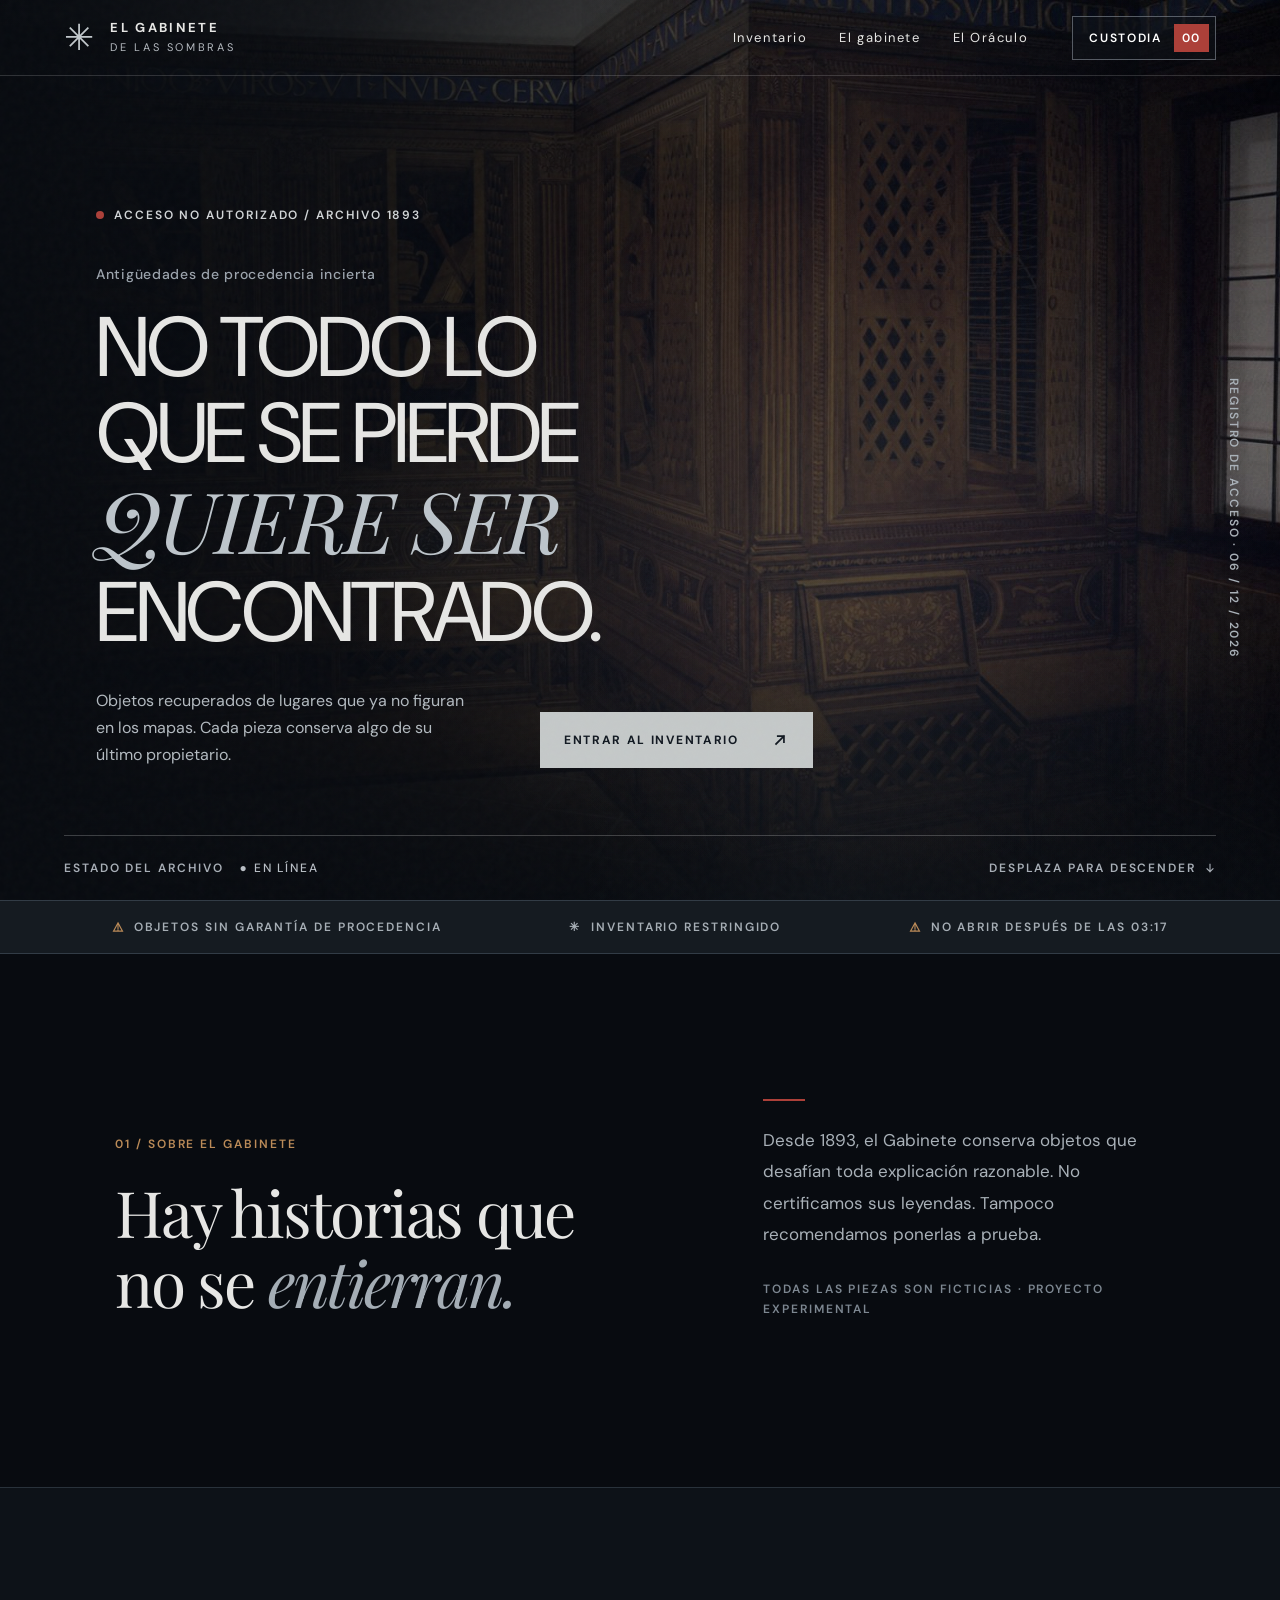
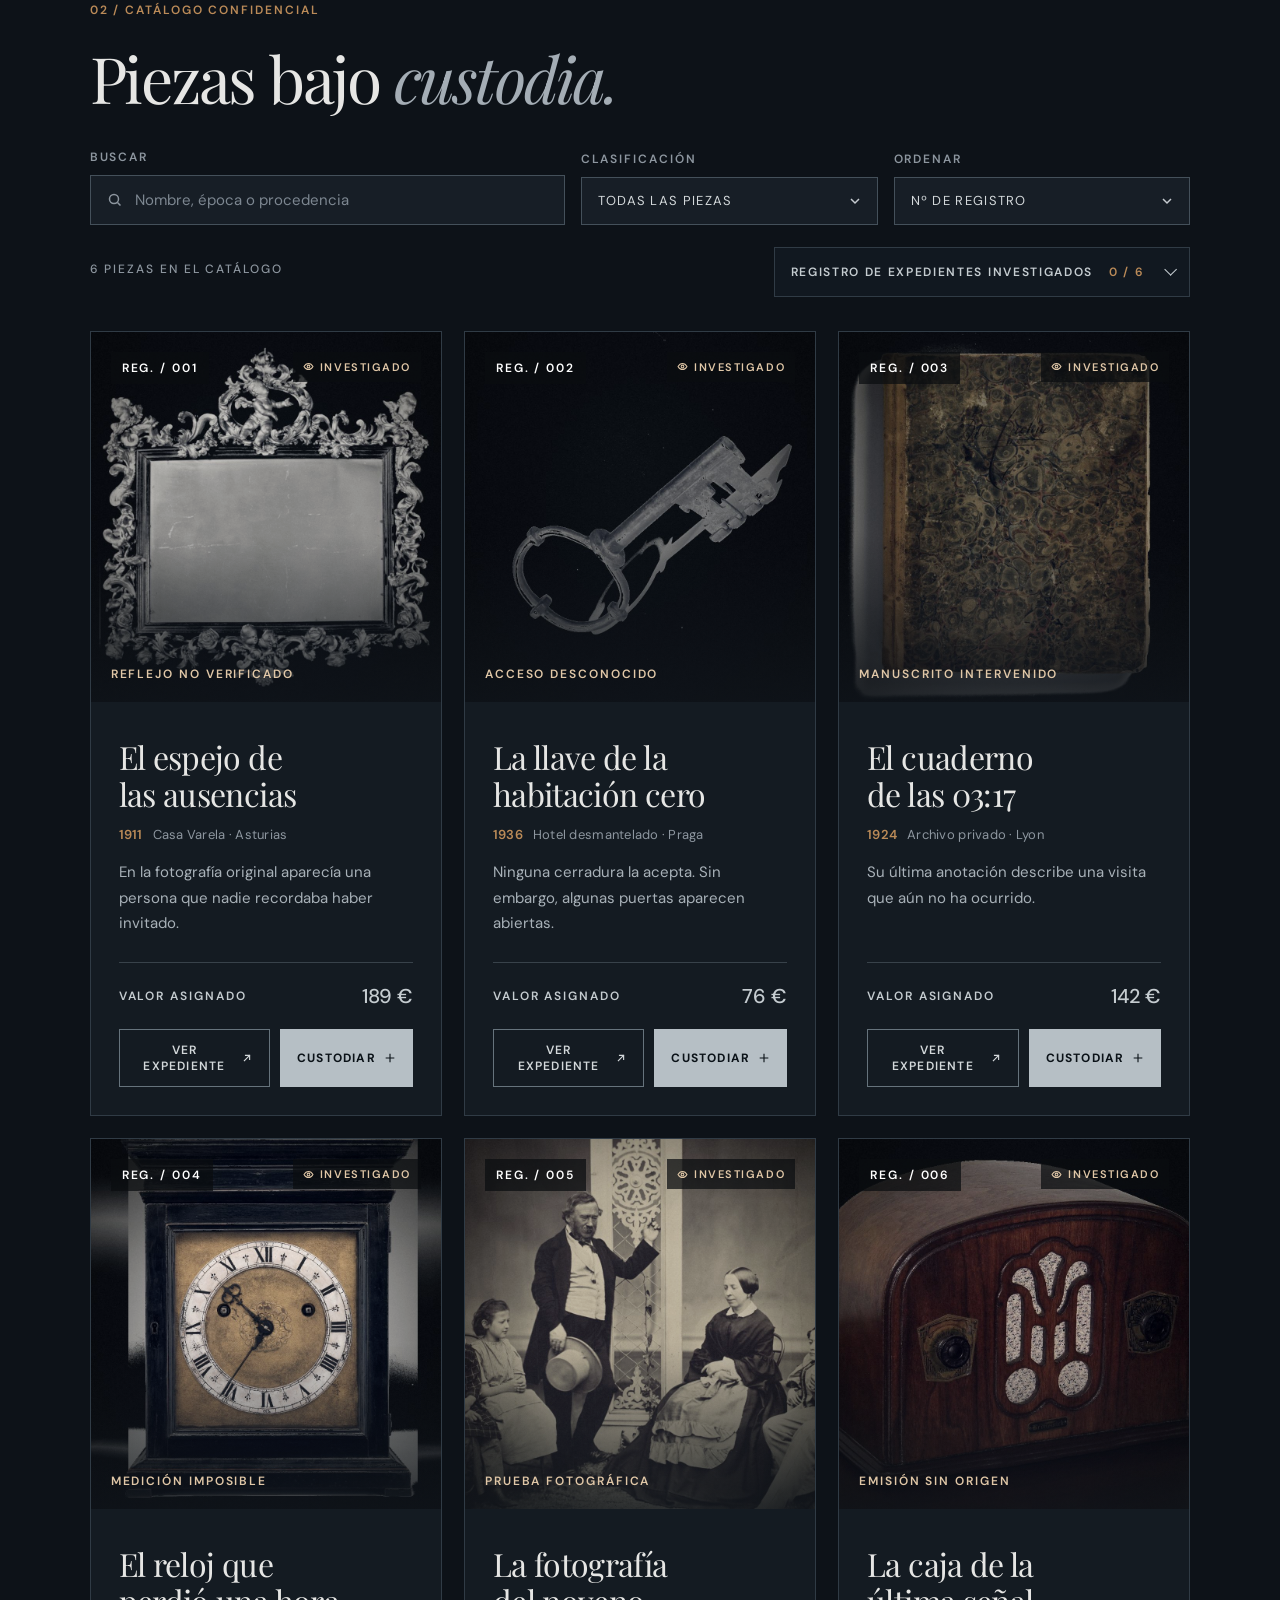
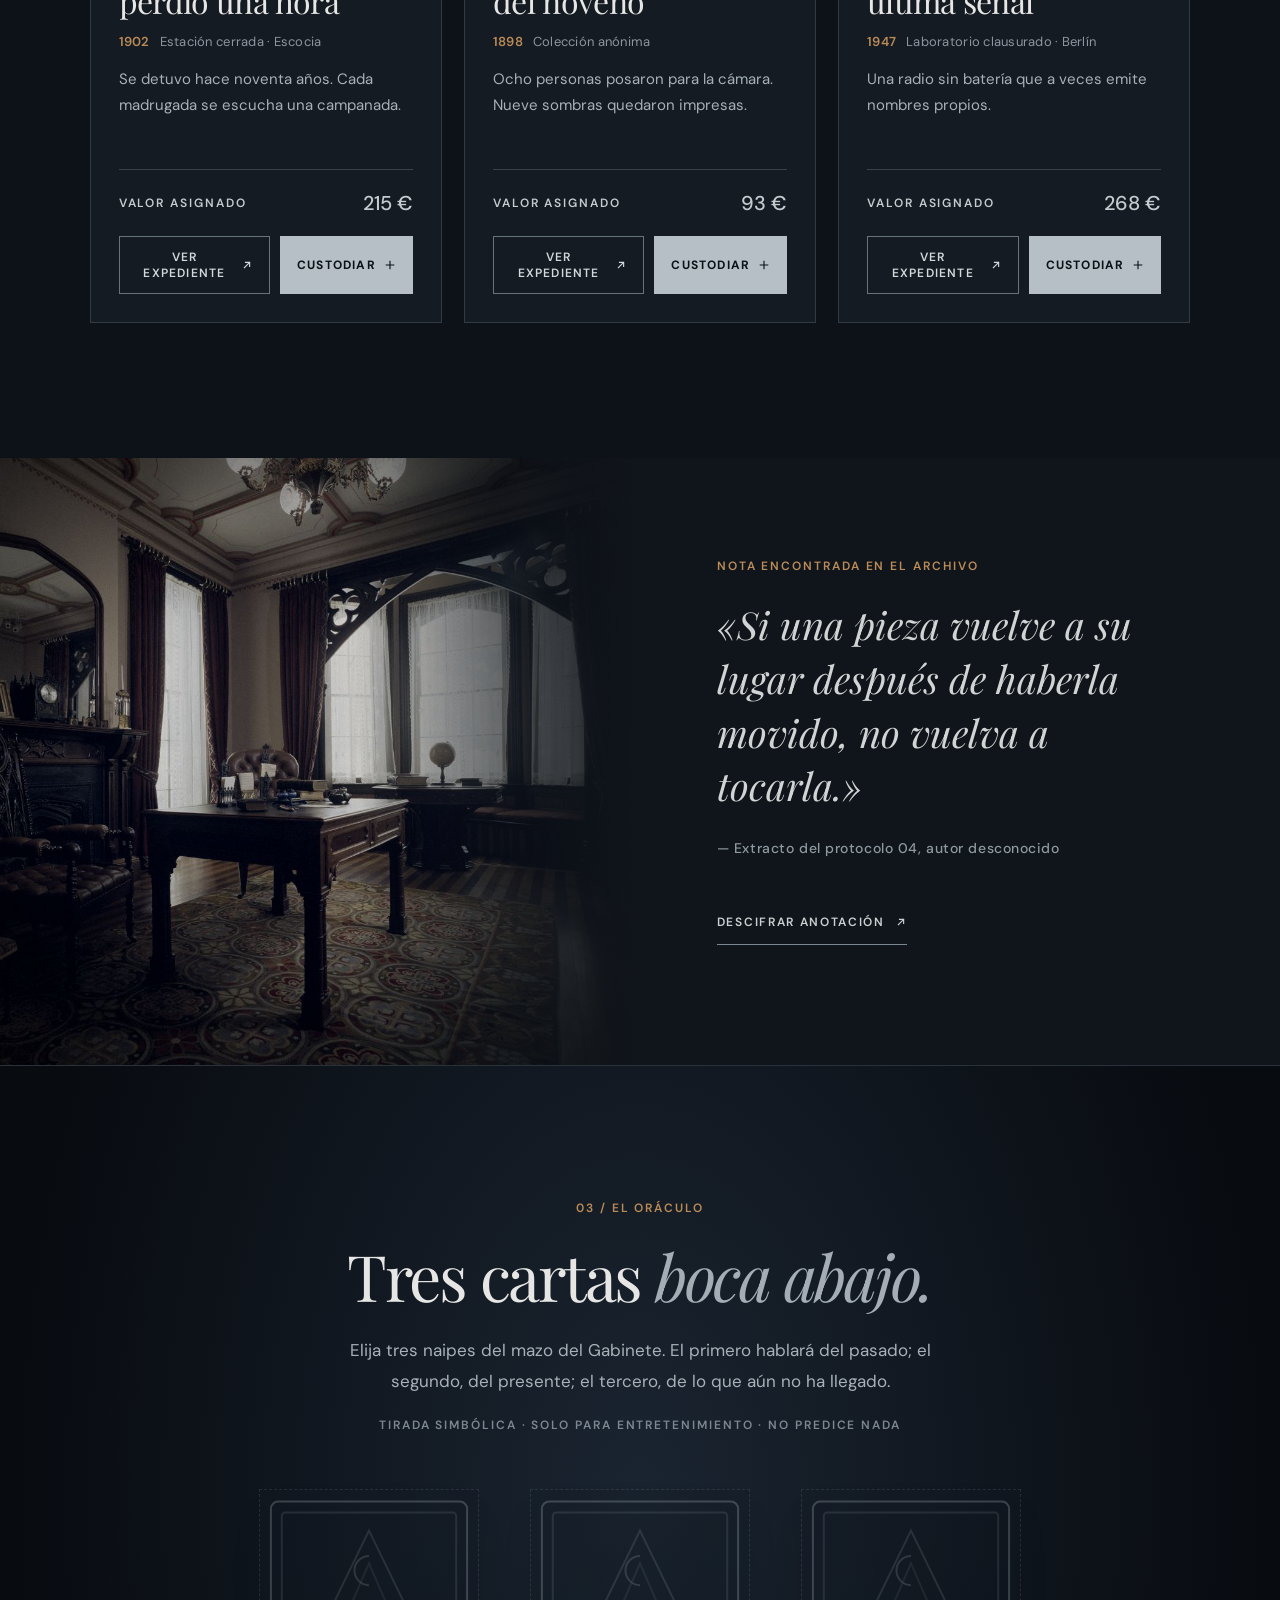
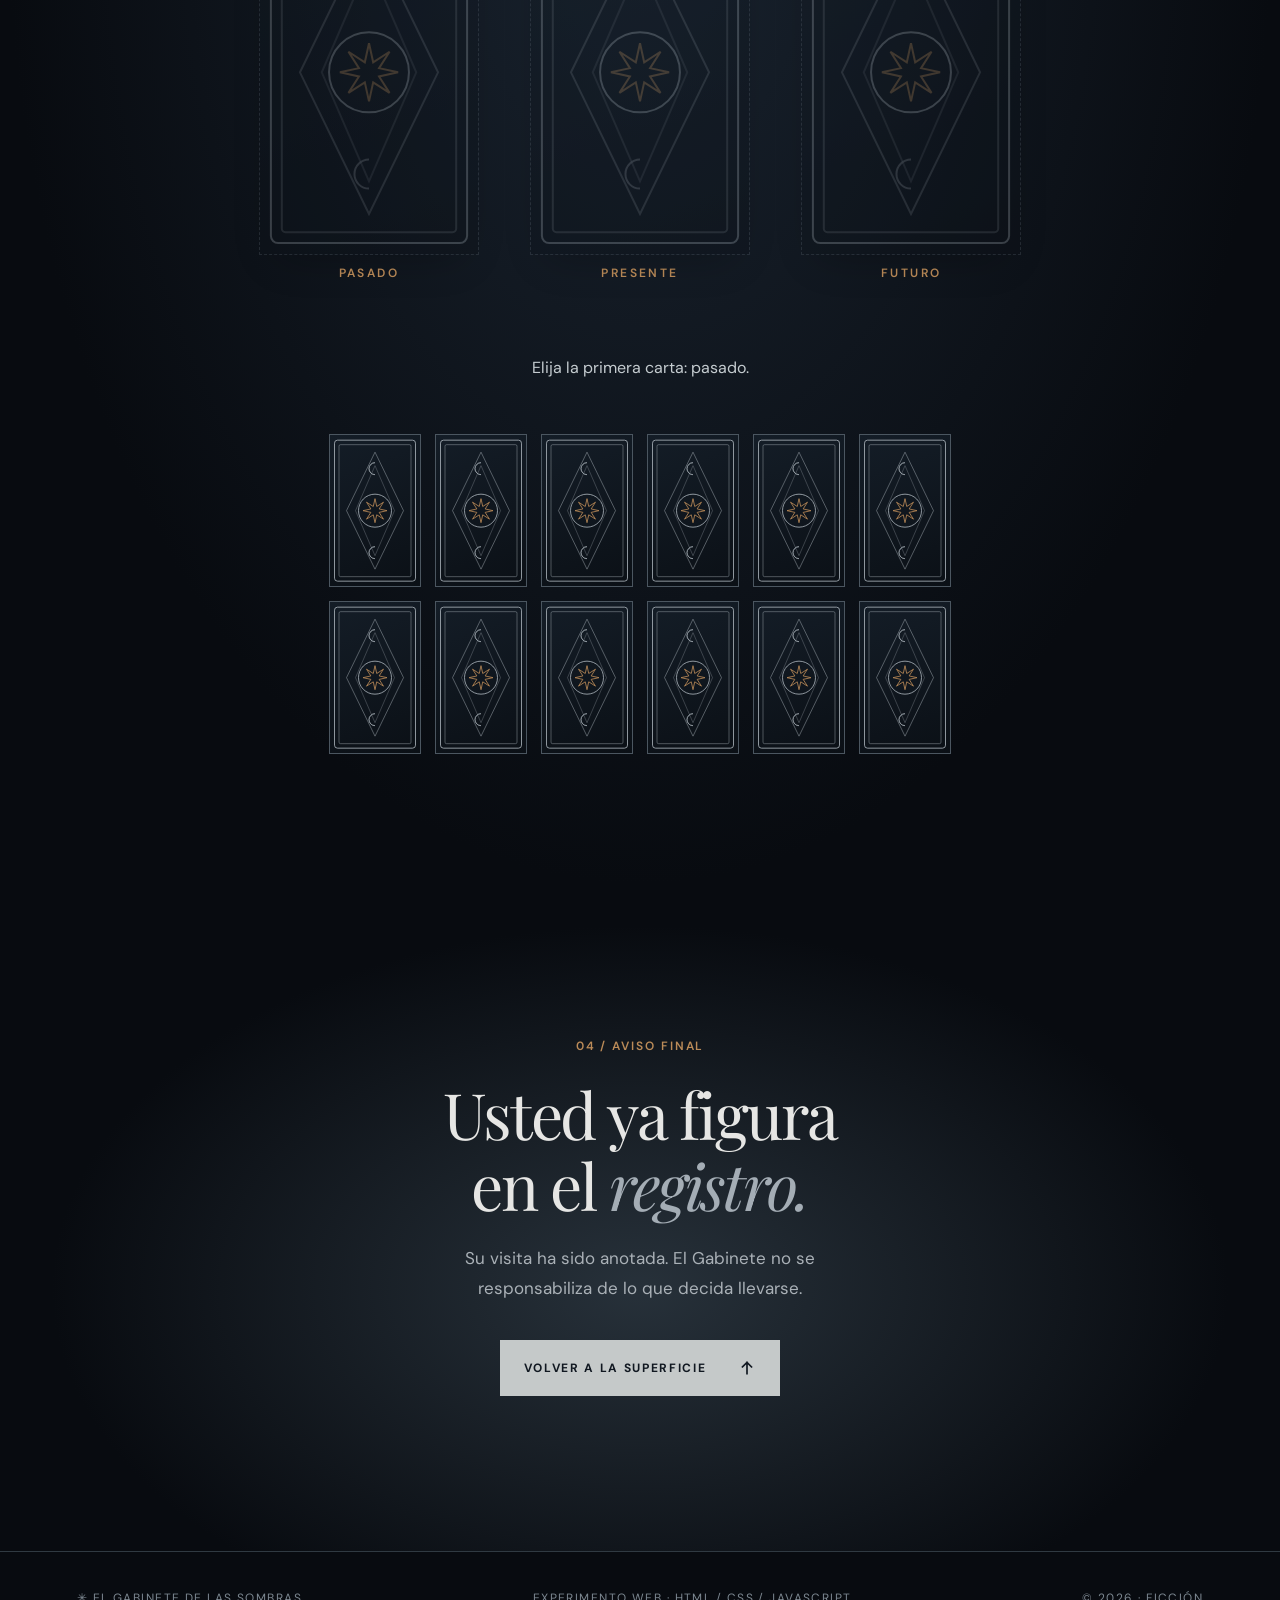
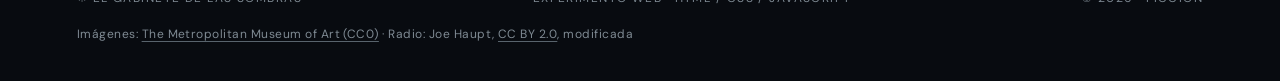
==== commit 232a0c98: "Añadir buscador, registro, orden, acta de custodia y El Oráculo - Buscador por nombre, época y proce" ====
--- a/index.html
+++ b/index.html
@@ -12,13 +12,14 @@
 <link rel="preload" href="assets/hero.jpg" as="image">
 <link rel="stylesheet" href="style.css">
 <script src="script.js" defer></script>
+<script src="oracle.js" defer></script>
 </head>
 <body>
 <a class="skip" href="#inventario">Saltar al inventario</a>
 <div class="grain" aria-hidden="true"></div>
 <header class="top">
 <a class="brand" href="#inicio"><span class="sigil" aria-hidden="true">✳</span><span>EL GABINETE <small>DE LAS SOMBRAS</small></span></a>
-<nav aria-label="Principal"><a href="#inventario">Inventario</a><a href="#origen">El gabinete</a></nav>
+<nav aria-label="Principal"><a href="#inventario">Inventario</a><a href="#origen">El gabinete</a><a href="#oraculo">El Oráculo</a></nav>
 <button id="basketBtn" class="basket" aria-haspopup="dialog">CUSTODIA <span id="count">00</span><span class="sr"> piezas retenidas</span></button>
 </header>
 <main>
@@ -40,19 +41,36 @@
 <section id="inventario" class="catalog" aria-labelledby="catalogTitle">
 <div class="sectionHead">
 <div><span class="kicker">02 / CATÁLOGO CONFIDENCIAL</span><h2 id="catalogTitle">Piezas bajo <i>custodia.</i></h2></div>
-<div class="controls"><label for="filter">CLASIFICACIÓN</label><select id="filter"><option value="all">TODAS LAS PIEZAS</option><option value="objeto">OBJETOS</option><option value="documento">DOCUMENTOS</option><option value="instrumento">INSTRUMENTOS</option></select><p id="resultCount" class="resultCount" aria-live="polite"></p></div>
+</div>
+<div class="controls" role="search" aria-label="Buscar en el catálogo">
+<div class="field fieldSearch"><label for="search">BUSCAR</label><input id="search" type="search" placeholder="Nombre, época o procedencia" autocomplete="off" spellcheck="false"></div>
+<div class="field"><label for="filter">CLASIFICACIÓN</label><select id="filter"><option value="all">TODAS LAS PIEZAS</option><option value="objeto">OBJETOS</option><option value="documento">DOCUMENTOS</option><option value="instrumento">INSTRUMENTOS</option></select></div>
+<div class="field"><label for="sort">ORDENAR</label><select id="sort"><option value="reg">Nº DE REGISTRO</option><option value="old">ÉPOCA · MÁS ANTIGUA</option><option value="new">ÉPOCA · MÁS RECIENTE</option><option value="low">VALOR · MENOR</option><option value="high">VALOR · MAYOR</option></select></div>
+</div>
+<div class="catalogStatus">
+<p id="resultCount" class="resultCount" aria-live="polite"></p>
+<details class="registry" id="registry"><summary>REGISTRO DE EXPEDIENTES INVESTIGADOS <b id="invCount">0 / 6</b></summary><div class="registryBody"><div class="meter" aria-hidden="true"><span id="invMeter"></span></div><ol id="invList"></ol><button id="invReset" class="linkButton" hidden>BORRAR EL REGISTRO</button></div></details>
 </div>
 <div id="gallery" class="gallery"></div>
+<div id="noResults" class="noResults" hidden><p>Ningún objeto del archivo responde a esa búsqueda.</p><button id="clearSearch" class="outline">MOSTRAR TODAS LAS PIEZAS</button></div>
 </section>
 <section class="interlude" aria-label="Nota encontrada en el archivo">
 <div class="interludePhoto" aria-hidden="true"></div>
 <div class="interludeContent"><span class="kicker">NOTA ENCONTRADA EN EL ARCHIVO</span><p>«Si una pieza vuelve a su lugar después de haberla movido, no vuelva a tocarla.»</p><span class="signature">— Extracto del protocolo 04, autor desconocido</span><button id="reveal" class="textButton" aria-expanded="false" aria-controls="hiddenNote">DESCIFRAR ANOTACIÓN <svg class="ico" aria-hidden="true" viewBox="0 0 16 16"><path d="M4.5 11.5l7-7M6 4.5h5.5V10"/></svg></button><div id="hiddenNote" class="hiddenNote" aria-live="polite"></div></div>
 </section>
-<section class="last" aria-labelledby="lastTitle"><span class="kicker">03 / AVISO FINAL</span><h2 id="lastTitle">Usted ya figura<br>en el <i>registro.</i></h2><p>Su visita ha sido anotada. El Gabinete no se responsabiliza de lo que decida llevarse.</p><a href="#inicio" class="primary">VOLVER A LA SUPERFICIE <svg class="ico" aria-hidden="true" viewBox="0 0 16 16"><path d="M8 13V3M4 7l4-4 4 4"/></svg></a></section>
+<section id="oraculo" class="oracle" aria-labelledby="oracleTitle">
+<div class="oracleIntro"><span class="kicker">03 / EL ORÁCULO</span><h2 id="oracleTitle">Tres cartas <i>boca abajo.</i></h2><p>Elija tres naipes del mazo del Gabinete. El primero hablará del pasado; el segundo, del presente; el tercero, de lo que aún no ha llegado.</p><p class="micro">TIRADA SIMBÓLICA · SOLO PARA ENTRETENIMIENTO · NO PREDICE NADA</p></div>
+<ol class="spread" id="spread"></ol>
+<p id="oracleStatus" class="oracleStatus" aria-live="polite"></p>
+<div class="deck" id="deck" role="group" aria-label="Mazo de doce cartas boca abajo"></div>
+<div class="reading" id="reading" hidden><h3 id="readingTitle" tabindex="-1">La lectura del <i>Oráculo.</i></h3><ol id="readingList"></ol><button id="reshuffle" class="outline">BARAJAR DE NUEVO <svg class="ico" aria-hidden="true" viewBox="0 0 16 16"><path d="M2.5 5h8l-2-2M13.5 11h-8l2 2M10.5 5c1.7 0 3 1.3 3 3M5.5 11c-1.7 0-3-1.3-3-3"/></svg></button></div>
+</section>
+<section class="last" aria-labelledby="lastTitle"><span class="kicker">04 / AVISO FINAL</span><h2 id="lastTitle">Usted ya figura<br>en el <i>registro.</i></h2><p>Su visita ha sido anotada. El Gabinete no se responsabiliza de lo que decida llevarse.</p><a href="#inicio" class="primary">VOLVER A LA SUPERFICIE <svg class="ico" aria-hidden="true" viewBox="0 0 16 16"><path d="M8 13V3M4 7l4-4 4 4"/></svg></a></section>
 </main>
 <footer><span><span aria-hidden="true">✳</span> EL GABINETE DE LAS SOMBRAS</span><span>EXPERIMENTO WEB · HTML / CSS / JAVASCRIPT</span><span>© 2026 · FICCIÓN</span><span class="credits">Imágenes: <a href="assets/CREDITOS.md">The Metropolitan Museum of Art (CC0)</a> · Radio: Joe Haupt, <a href="https://creativecommons.org/licenses/by/2.0/deed.es">CC BY 2.0</a>, modificada</span></footer>
 <dialog id="dossier" aria-labelledby="dossierTitle"><button class="close" id="closeDossier" aria-label="Cerrar expediente"><svg aria-hidden="true" viewBox="0 0 16 16"><path d="M3.5 3.5l9 9M12.5 3.5l-9 9"/></svg></button><div id="dossierBody" class="dialogScroll"></div></dialog>
-<dialog id="basketDialog" aria-labelledby="basketTitle"><button class="close" id="closeBasket" aria-label="Cerrar custodia"><svg aria-hidden="true" viewBox="0 0 16 16"><path d="M3.5 3.5l9 9M12.5 3.5l-9 9"/></svg></button><div class="dialogScroll"><div class="dialogInner"><span class="kicker">ARCHIVO DE CUSTODIA</span><h2 id="basketTitle" tabindex="-1">Piezas <i>retenidas.</i></h2><div id="basketList"></div><div class="basketFooter"><span id="total"></span><button id="clearBasket" class="outline">LIBERAR TODAS LAS PIEZAS</button></div></div></div></dialog>
+<dialog id="basketDialog" aria-labelledby="basketTitle"><button class="close" id="closeBasket" aria-label="Cerrar custodia"><svg aria-hidden="true" viewBox="0 0 16 16"><path d="M3.5 3.5l9 9M12.5 3.5l-9 9"/></svg></button><div class="dialogScroll"><div class="dialogInner"><span class="kicker">ARCHIVO DE CUSTODIA</span><h2 id="basketTitle" tabindex="-1">Piezas <i>retenidas.</i></h2><div id="basketList"></div><div class="basketFooter"><span id="total"></span><div class="basketActions"><button id="printActa" class="add">EMITIR ACTA DE CUSTODIA <svg class="ico" aria-hidden="true" viewBox="0 0 16 16"><path d="M4.5 6V2.5h7V6M4.5 11.5h-2v-5h11v5h-2M4.5 9.5h7v4h-7z"/></svg></button><button id="clearBasket" class="outline">LIBERAR TODAS LAS PIEZAS</button></div></div></div></div></dialog>
+<section id="acta" class="acta" aria-hidden="true"></section>
 <div id="toast" role="status" aria-live="polite"></div>
 </body>
 </html>
--- a/style.css
+++ b/style.css
@@ -63,12 +63,39 @@
 
 /* Catálogo */
 .catalog{padding:110px 7% 135px;background:var(--bg2);border-top:1px solid #29323b}
-.sectionHead{display:flex;justify-content:space-between;align-items:end;gap:20px;margin-bottom:50px}
-.controls{display:grid;gap:10px}
+.sectionHead{margin-bottom:36px}
+.controls{display:grid;grid-template-columns:minmax(0,1.6fr) minmax(0,1fr) minmax(0,1fr);gap:16px;align-items:end}
+.field{display:grid;gap:10px}
 .controls label{color:var(--dim)}
-.controls select{appearance:none;background:#171e26 url("data:image/svg+xml,%3Csvg xmlns='http://www.w3.org/2000/svg' viewBox='0 0 16 16' fill='none' stroke='%23c6cbd0' stroke-width='1.5'%3E%3Cpath d='M4 6l4 4 4-4'/%3E%3C/svg%3E") right 14px center/16px no-repeat;color:#d3d8da;border:1px solid var(--line2);padding:14px 44px 14px 16px;min-height:48px;min-width:240px;font-size:13px;letter-spacing:.1em;border-radius:0}
+.controls input{appearance:none;background:#171e26 url("data:image/svg+xml,%3Csvg xmlns='http://www.w3.org/2000/svg' viewBox='0 0 16 16' fill='none' stroke='%238d969f' stroke-width='1.5'%3E%3Ccircle cx='7' cy='7' r='4.5'/%3E%3Cpath d='M10.5 10.5l3 3'/%3E%3C/svg%3E") 16px center/16px no-repeat;color:var(--text);border:1px solid var(--line2);padding:14px 16px 14px 44px;min-height:48px;width:100%;font:inherit;font-size:15px;border-radius:0}
+.controls input::placeholder{color:#7d8791}
+.controls input:hover{border-color:#6b7781}
+.controls input::-webkit-search-cancel-button{filter:invert(.7)}
+.controls select{width:100%;appearance:none;background:#171e26 url("data:image/svg+xml,%3Csvg xmlns='http://www.w3.org/2000/svg' viewBox='0 0 16 16' fill='none' stroke='%23c6cbd0' stroke-width='1.5'%3E%3Cpath d='M4 6l4 4 4-4'/%3E%3C/svg%3E") right 14px center/16px no-repeat;color:#d3d8da;border:1px solid var(--line2);padding:14px 44px 14px 16px;min-height:48px;min-width:0;font-size:13px;text-overflow:ellipsis;letter-spacing:.1em;border-radius:0}
 .controls select:hover{border-color:#6b7781}
 .resultCount{margin:0;color:var(--dim);font-weight:500}
+.catalogStatus{display:flex;justify-content:space-between;align-items:start;gap:16px 32px;flex-wrap:wrap;margin:22px 0 34px}
+.catalogStatus .resultCount{padding-top:14px}
+.registry{min-width:min(100%,380px);border:1px solid var(--line);background:#111820}
+.registry summary{display:flex;align-items:center;justify-content:space-between;gap:16px;min-height:48px;padding:0 16px;cursor:pointer;list-style:none;font-size:12px;letter-spacing:.14em;font-weight:600;color:#c5ccd0}
+.registry summary::-webkit-details-marker{display:none}
+.registry summary:after{content:'';width:8px;height:8px;border-right:1.5px solid currentColor;border-bottom:1.5px solid currentColor;transform:rotate(45deg) translateY(-3px);transition:transform .3s var(--ease);margin-left:4px}
+.registry[open] summary:after{transform:rotate(-135deg) translateY(-1px)}
+.registry summary b{margin-left:auto;white-space:nowrap;color:var(--amber);font-variant-numeric:tabular-nums;font-weight:600}
+.registryBody{padding:0 16px 16px}
+.meter{height:2px;background:#26303a;margin-bottom:12px}
+.meter span{display:block;height:100%;width:0;background:var(--amber);transition:width .6s var(--ease)}
+.registry ol{list-style:none;margin:0;padding:0;counter-reset:inv}
+.registry li{border-bottom:1px solid #222c35}
+.registry li.empty{padding:12px 0;color:var(--muted);font-size:15px;border:0}
+.linkButton{display:flex;align-items:center;width:100%;min-height:44px;background:none;border:0;color:#cbd0d2;padding:0;text-align:left;font-size:14px;letter-spacing:.02em}
+.linkButton:hover{color:var(--rose)}
+#invReset{margin-top:6px;font-size:12px;letter-spacing:.12em;color:#c99d94;width:auto}
+.noResults{border:1px dashed var(--line2);padding:48px 24px;text-align:center;color:var(--muted);font-size:16px}
+.noResults p{margin:0 0 20px}
+.cardSeen{position:absolute;top:20px;right:20px;z-index:1;display:inline-flex;align-items:center;gap:6px;color:#e0c7a7;background:#0a0d10b8;padding:8px 10px;font-size:11px;letter-spacing:.14em;font-weight:600}
+.cardMeta{display:flex;gap:10px;align-items:baseline;margin:-4px 0 14px!important;min-height:0!important;font-size:13px!important;letter-spacing:.02em;color:var(--dim)!important}
+.cardMeta span{color:var(--amber);font-weight:600;font-variant-numeric:tabular-nums}
 .gallery{display:grid;grid-template-columns:repeat(3,minmax(0,1fr));gap:22px}
 .card{background:var(--card);border:1px solid var(--line);position:relative;overflow:hidden;transition:border-color .25s,transform .4s var(--ease)}
 .cardVisual{position:relative;height:370px;overflow:hidden;background:radial-gradient(ellipse at 50% 45%,#1e2730,#0c1015 75%)}
@@ -136,10 +163,79 @@
 .empty{color:var(--muted)}
 .basketFooter{display:flex;justify-content:space-between;gap:20px;align-items:center;margin-top:30px}
 .basketFooter span{font-size:20px;font-variant-numeric:tabular-nums}
+.basketFooter{flex-wrap:wrap}
+.basketActions{display:flex;flex-wrap:wrap;gap:10px}
+.basketActions .add{flex:0 1 auto}
 .outline.confirm{border-color:#c4655b;color:#f2c1b8;background:#3a1d1c}
 
 #toast{position:fixed;right:24px;bottom:24px;z-index:100;max-width:min(420px,calc(100vw - 32px));background:#d3d7d7;color:#10161c;padding:16px 22px;font-size:14px;line-height:1.5;letter-spacing:.02em;box-shadow:0 12px 32px -10px #000c;opacity:0;transform:translateY(16px);transition:opacity .3s,transform .4s var(--ease);pointer-events:none}
 #toast.show{opacity:1;transform:translateY(0)}
+
+/* El Oráculo */
+.oracle{position:relative;padding:130px 7% 140px;background:radial-gradient(ellipse at 50% 30%,#1a2430,var(--bg) 70%);border-top:1px solid #29323b;overflow:hidden}
+.oracleIntro{max-width:640px;margin:0 auto 56px;text-align:center}
+.oracleIntro>p:not(.micro){color:var(--muted);font-size:17px;line-height:1.8}
+.oracleIntro .micro{font-size:12px;color:#7d8791;margin-top:20px}
+.spread{list-style:none;margin:0 auto;padding:0;display:grid;grid-template-columns:repeat(3,minmax(0,220px));justify-content:center;gap:clamp(12px,4vw,56px)}
+.slot{display:grid;justify-items:center;gap:10px;text-align:center}
+.tcard{position:relative;width:100%;aspect-ratio:3/5;transform-style:preserve-3d;transition:transform .9s var(--ease)}
+.tcard.flipped{transform:rotateY(180deg)}
+.tBack,.tFace{position:absolute;inset:0;backface-visibility:hidden;-webkit-backface-visibility:hidden;border:1px solid #5d6872;box-shadow:0 18px 40px -18px #000}
+.tFace{transform:rotateY(180deg);background:radial-gradient(ellipse at 50% 42%,#223040,#0d131a 78%);border-color:#8a949c}
+.slot:not(.filled) .tBack{opacity:.28;border-style:dashed}
+.tBackArt{display:block;width:100%;height:100%;background:linear-gradient(160deg,#141d27,#0b1016);fill:none;stroke:#aab3ba;stroke-width:1.1}
+.tBackArt .a,.tFaceArt .a{stroke:var(--amber)}
+.tFaceArt{position:absolute;inset:7px;border:1px solid #ffffff1f;display:grid;grid-template-rows:auto 1fr auto;justify-items:center;align-items:center;padding:12px 8px}
+.tFaceArt svg{width:88%;fill:none;stroke:#d5dade;stroke-width:1.5;stroke-linecap:round;stroke-linejoin:round}
+.tNum{font:400 20px/1 'Playfair Display',serif;color:#e0c7a7}
+.tName{font-size:12px;letter-spacing:.14em;font-weight:600;color:#d5dade;text-transform:uppercase;text-align:center;line-height:1.3}
+.slotLabel{font-size:12px;letter-spacing:.2em;font-weight:600;color:var(--amber)}
+.slotName{font:italic 400 18px/1.3 'Playfair Display',serif;color:#d1d4d4;min-height:1.3em}
+.oracleStatus{text-align:center;color:#c5ccd0;font-size:16px;line-height:1.6;max-width:56ch;margin:40px auto 28px;min-height:3.2em}
+.deck{display:grid;grid-template-columns:repeat(6,minmax(0,92px));justify-content:center;gap:14px;max-width:640px;margin:0 auto}
+.deckCard{position:relative;padding:0;border:1px solid #4b5660;background:none;aspect-ratio:3/5;transition:transform .4s var(--ease),opacity .4s,border-color .2s}
+.deckCard svg{display:block;width:100%;height:100%}
+.deckCard.taken{opacity:.18;cursor:default}
+.deck.done .deckCard:not(.taken){opacity:.45;cursor:default}
+.deck.shuffling .deckCard{animation:shuffle .6s var(--ease)}
+.deck.shuffling .deckCard:nth-child(odd){animation-direction:reverse}
+.reading{max-width:980px;margin:64px auto 0;text-align:center}
+.reading h3{font:400 clamp(30px,3.4vw,44px)/1.15 'Playfair Display',serif;margin:0 0 32px;letter-spacing:-.02em}
+.reading h3:focus{outline:none}
+.reading h3 i{color:#a4adb5}
+.reading ol{list-style:none;margin:0 0 40px;padding:0;display:grid;grid-template-columns:repeat(3,minmax(0,1fr));gap:18px;text-align:left}
+.readingItem{border:1px solid var(--line);background:#111820cc;padding:24px;animation:rise .6s var(--ease) both}
+.readingPos{font-size:12px;letter-spacing:.18em;font-weight:600;color:var(--amber)}
+.readingItem h4{font:400 26px/1.2 'Playfair Display',serif;margin:10px 0 4px}
+.readingKeys{margin:0 0 12px;color:var(--dim);font-size:13px;letter-spacing:.08em}
+.readingItem p:last-child{margin:0;color:#b3bac0;font-size:16px;line-height:1.7}
+@keyframes shuffle{40%{transform:translate(18px,-10px) rotate(4deg)}70%{transform:translate(-12px,6px) rotate(-3deg)}}
+@keyframes rise{from{opacity:0;transform:translateY(12px)}}
+
+/* Acta de custodia: solo se ve al imprimir */
+.acta{display:none}
+@media print{
+@page{margin:18mm}
+body{background:#fff;color:#14181d}
+body>*:not(#acta){display:none!important}
+.acta{display:block!important;font:11pt/1.55 'DM Sans',Arial,sans-serif;color:#14181d}
+.actaHead{display:flex;justify-content:space-between;align-items:baseline;border-bottom:1.5pt solid #14181d;padding-bottom:8pt;font-size:9pt;letter-spacing:.18em;font-weight:700}
+.actaBrand small{font-weight:400;letter-spacing:.2em}
+.actaNum{font-variant-numeric:tabular-nums}
+.acta h1{font:400 30pt/1.1 'Playfair Display',Georgia,serif;margin:22pt 0 10pt;letter-spacing:-.02em}
+.acta h1 i{color:#6b5236}
+.actaLead{max-width:62ch;margin:0 0 16pt}
+.acta table{width:100%;border-collapse:collapse;font-size:10pt}
+.acta th{text-align:left;font-size:8pt;letter-spacing:.14em;text-transform:uppercase;border-bottom:1pt solid #14181d;padding:6pt 6pt 6pt 0}
+.acta td{border-bottom:.5pt solid #b9bec3;padding:7pt 6pt 7pt 0;vertical-align:top}
+.acta .num{text-align:right;white-space:nowrap;font-variant-numeric:tabular-nums}
+.acta tfoot td{border-bottom:0;border-top:1pt solid #14181d;font-weight:700;letter-spacing:.06em}
+.acta tr{break-inside:avoid}
+.actaClause{font-style:italic;margin:18pt 0 40pt;max-width:66ch}
+.actaSign{display:flex;gap:40pt}
+.actaSign div{flex:1;border-top:.75pt solid #14181d;padding-top:6pt;font-size:9pt;letter-spacing:.12em;text-transform:uppercase}
+.actaFoot{margin-top:30pt;font-size:8pt;letter-spacing:.1em;color:#5d646b}
+}
 
 @keyframes zoom{to{transform:scale(1.09)}}
 @keyframes drift{to{transform:translateX(35px);opacity:.55}}
@@ -170,9 +266,10 @@
 .intro{display:block;padding:88px 16px}
 .introRight{margin-top:32px}
 .catalog{padding:80px 16px}
-.sectionHead{display:block}
-.controls{margin-top:28px}
-.controls select{width:100%}
+.controls{grid-template-columns:minmax(0,1fr) minmax(0,1fr);gap:14px}
+.fieldSearch{grid-column:1/-1}
+.catalogStatus{display:block}
+.registry{margin-top:14px;width:100%}
 .gallery{grid-template-columns:1fr}
 .cardVisual{height:400px}
 .cardBody{padding:24px 20px}
@@ -190,13 +287,26 @@
 .dialogInner{padding:40px 20px 28px}
 .dialogInner h2{font-size:34px}
 .basketFooter{display:block}
-.basketFooter button{margin-top:18px;width:100%}
+.basketFooter .basketActions{margin-top:18px;display:grid}
+.basketFooter button{width:100%}
+.oracle{padding:88px 16px}
+.reading ol{grid-template-columns:1fr}
+.readingItem{padding:20px}
+.spread{gap:10px}
+.deck{grid-template-columns:repeat(4,1fr);gap:10px}
+.tName{font-size:11px;letter-spacing:.08em}
+.tNum{font-size:15px}
+.slotLabel{font-size:11px}
+.slotName{font-size:15px}
 .last{padding:100px 16px}
 footer{padding:32px 16px;flex-direction:column}
 #toast{left:16px;right:16px;bottom:16px;max-width:none}
 }
 
 @media(prefers-reduced-motion:reduce){
+.tcard,.deckCard,.meter span{transition:opacity .2s!important}
+.tcard{transform:none!important}.tcard .tFace{transform:none;opacity:0;transition:opacity .25s}.tcard.flipped .tFace{opacity:1}.tcard.flipped .tBack{opacity:0}
+.deck.shuffling .deckCard{animation:none}
 html{scroll-behavior:auto}
 .heroImage,.mist{animation:none}
 .card,.card img,.primary,#toast,.skip{transition:opacity .2s,background-color .2s,border-color .2s}
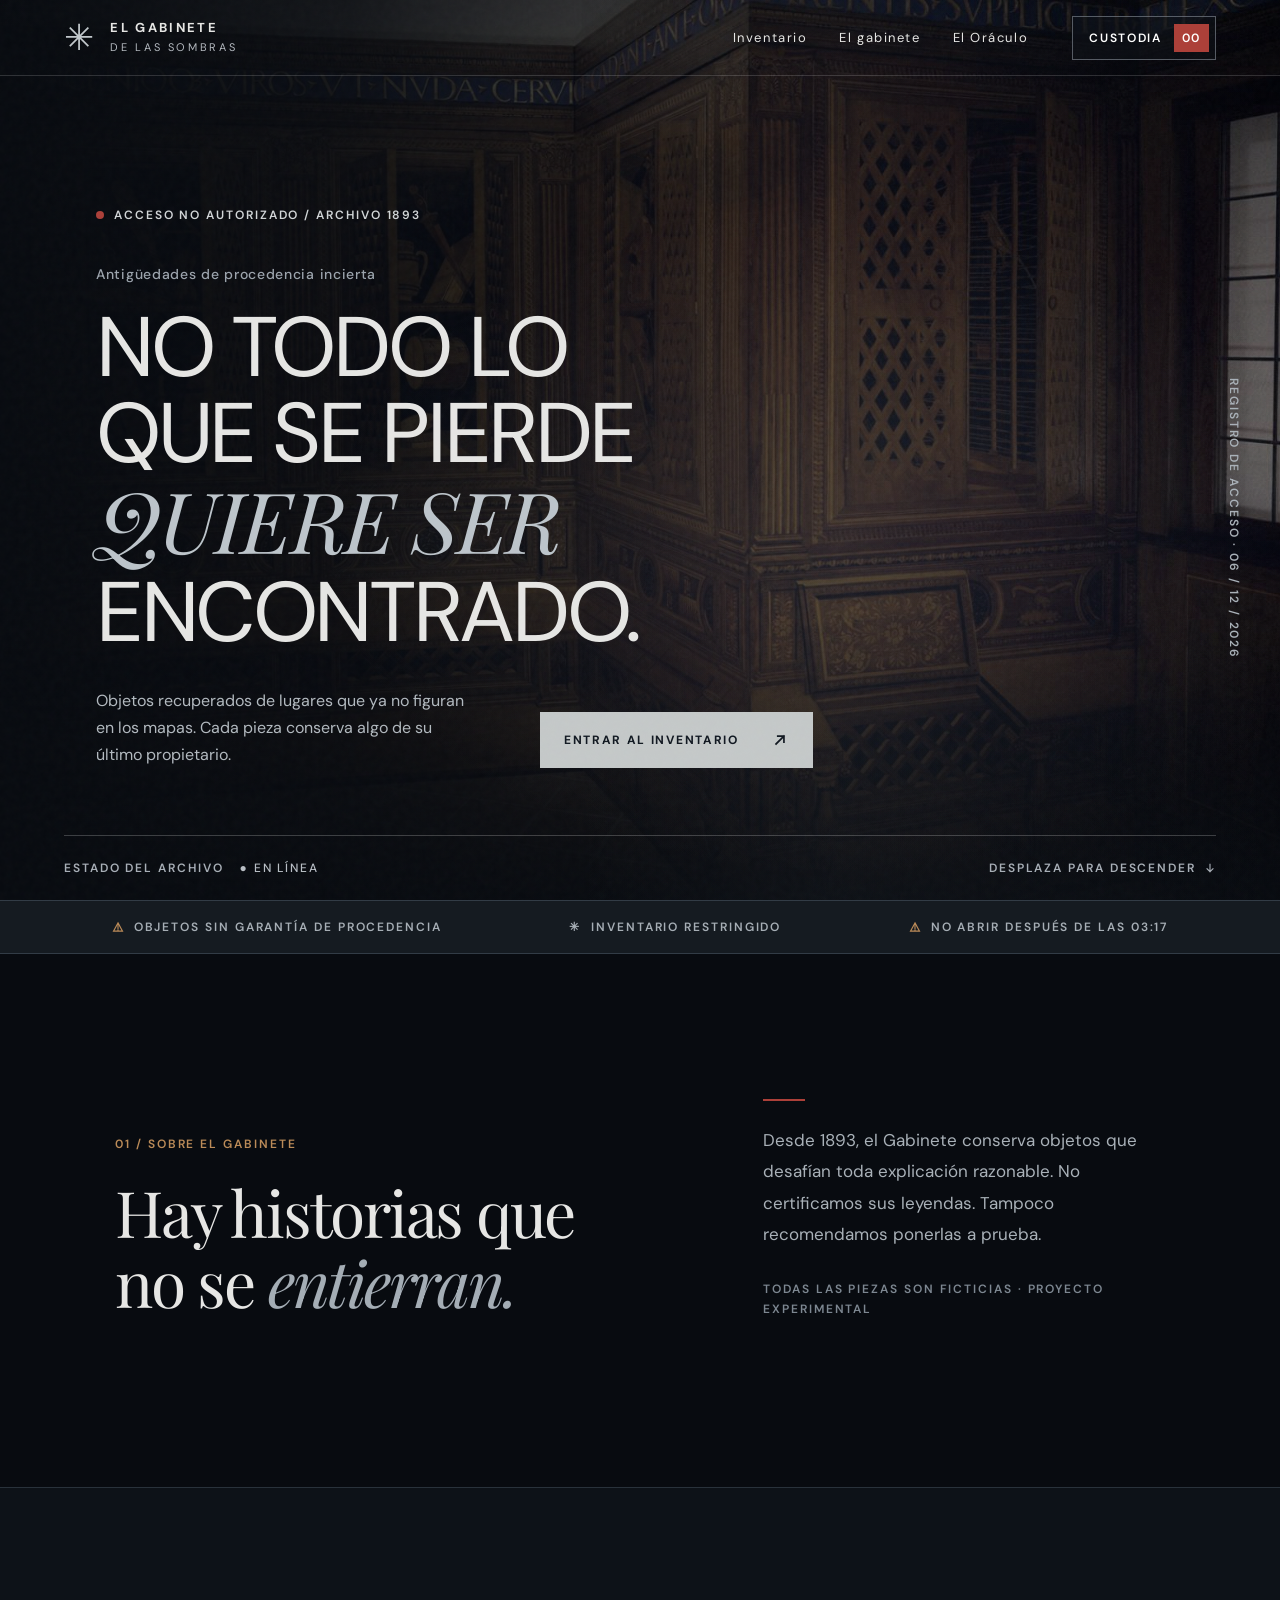
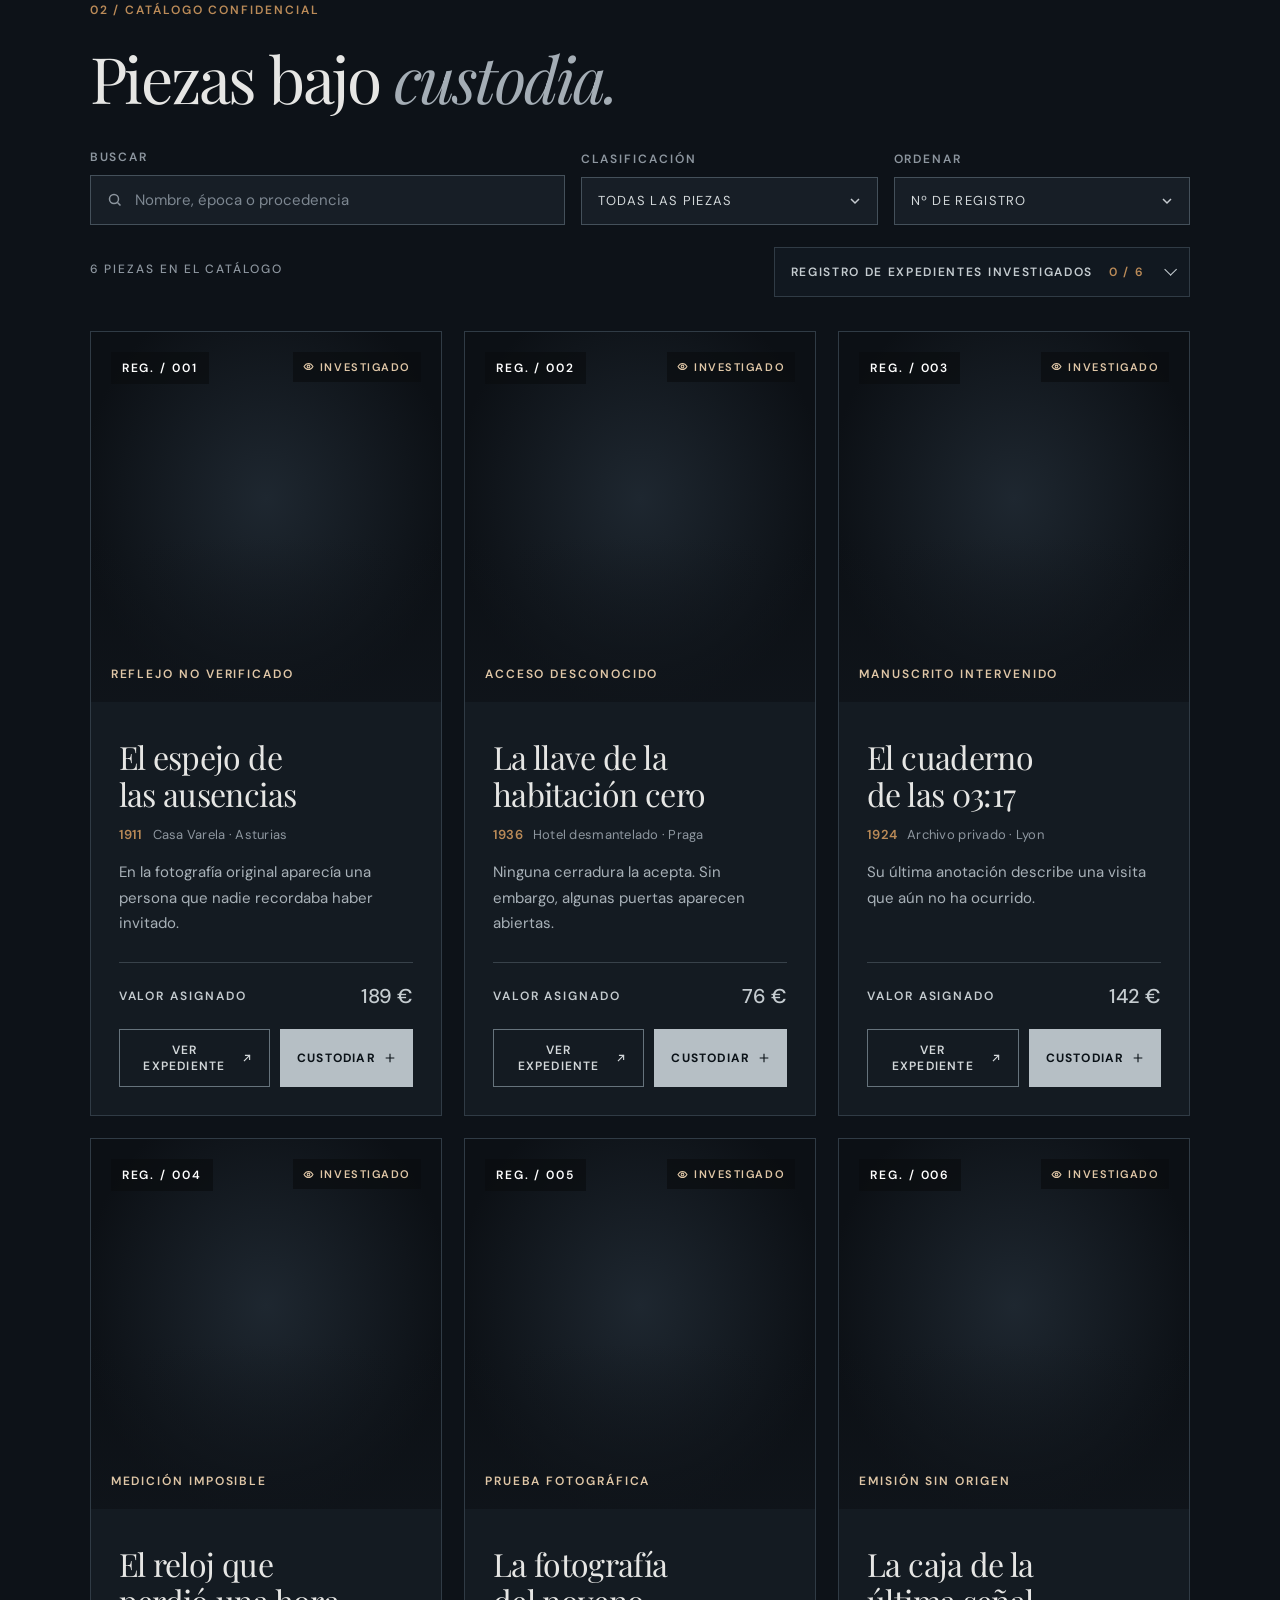
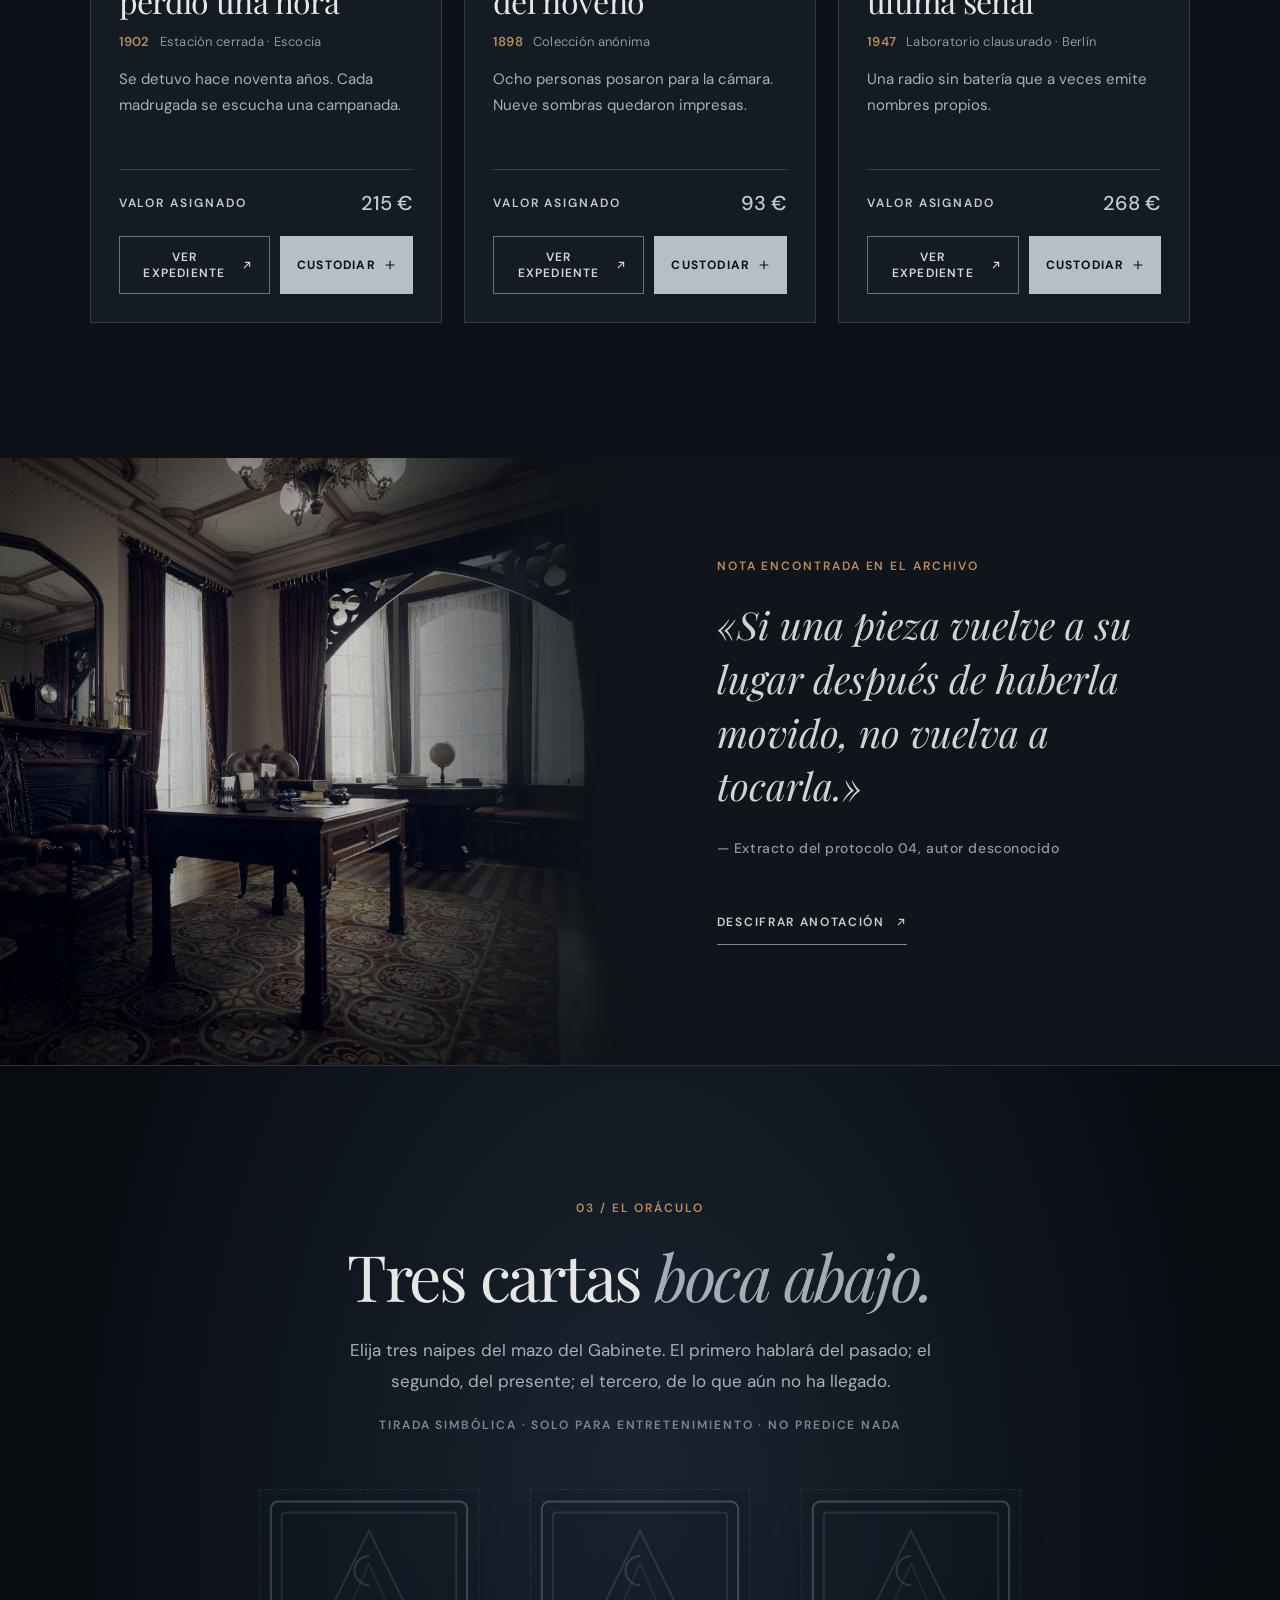
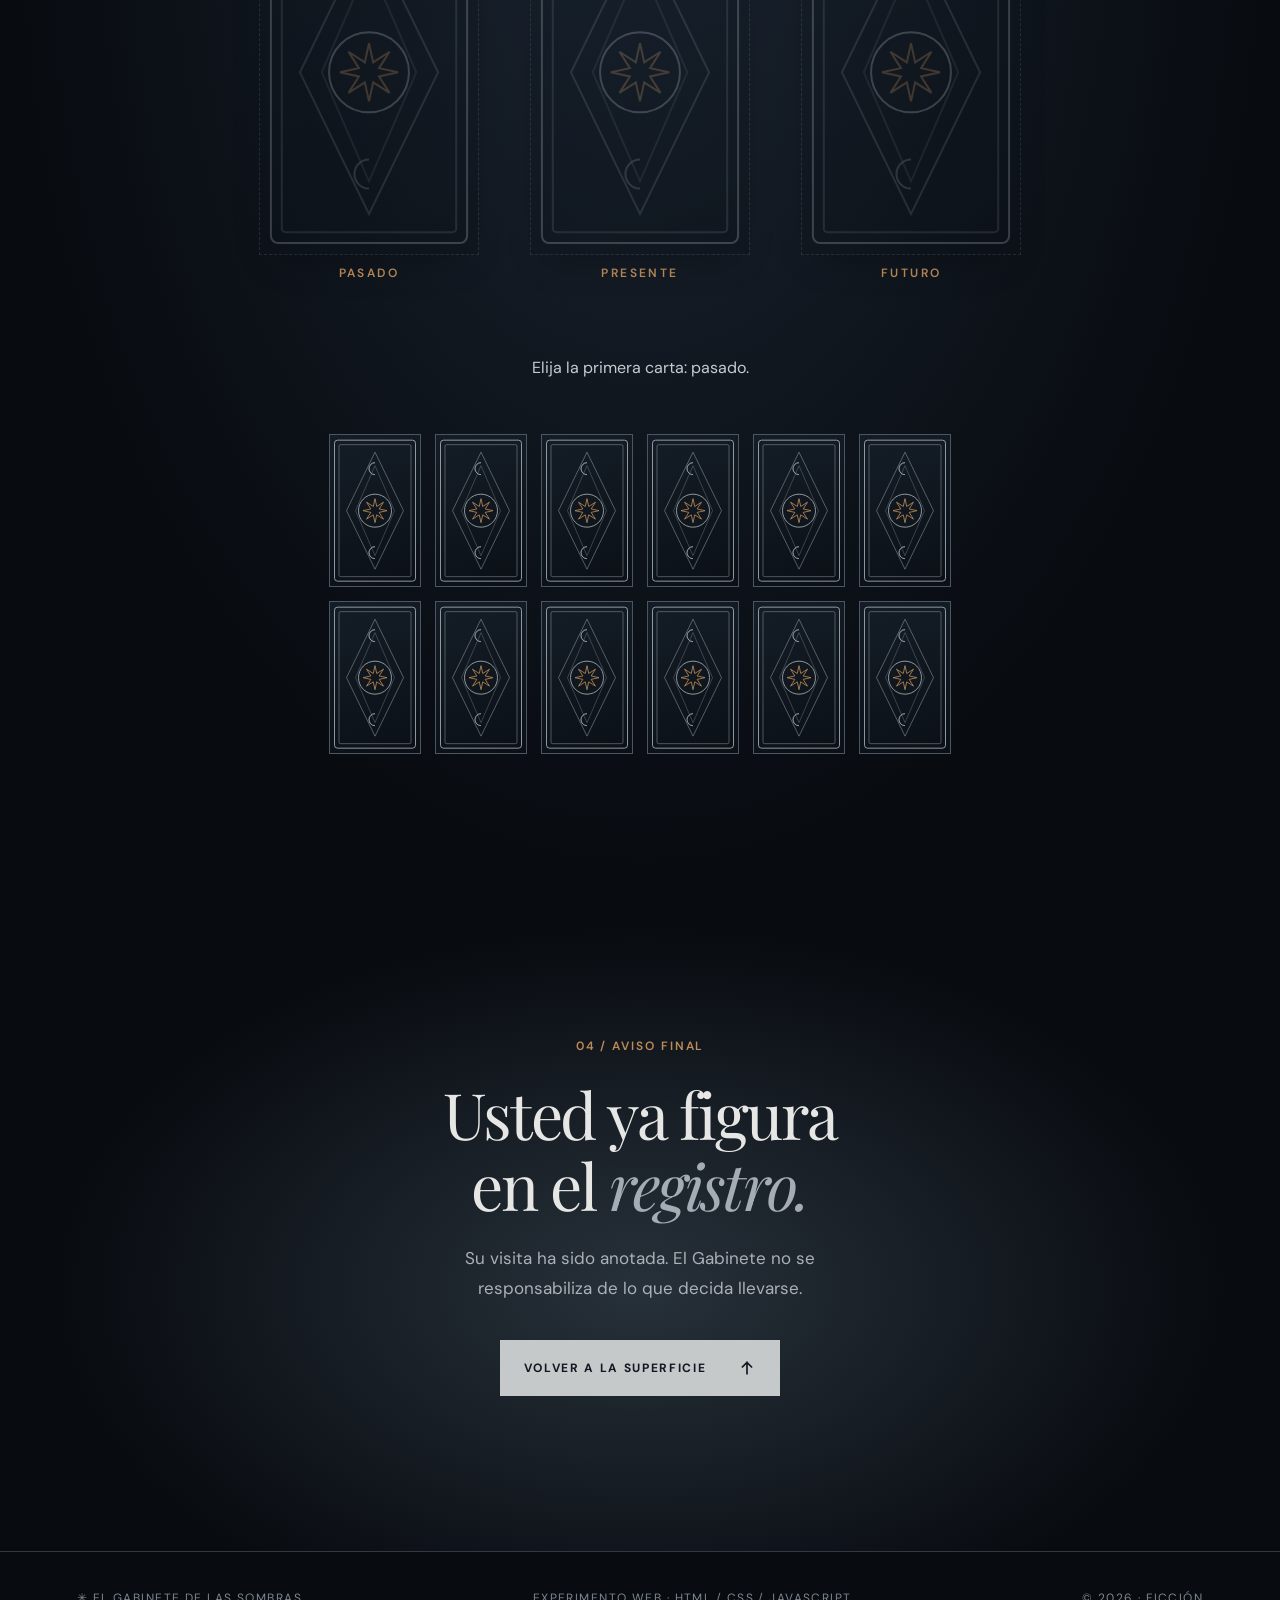
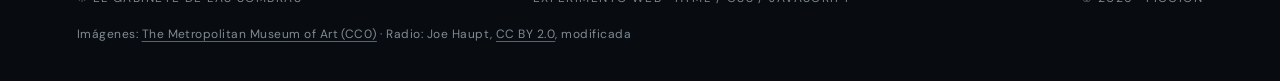
==== commit 6022b998: "Aplicar correcciones de seguridad - Añade .gitignore para excluir .claude/ y archivos locales - Aloj" ====
--- a/index.html
+++ b/index.html
@@ -6,9 +6,9 @@
 <meta name="theme-color" content="#080b10">
 <meta name="description" content="Inventario reservado de antigüedades de procedencia incierta. Proyecto de ficción.">
 <title>El Gabinete de las Sombras — Inventario reservado</title>
-<link rel="preconnect" href="https://fonts.googleapis.com">
-<link rel="preconnect" href="https://fonts.gstatic.com" crossorigin>
-<link rel="stylesheet" href="https://fonts.googleapis.com/css2?family=DM+Sans:wght@400;500;600;700&family=Playfair+Display:ital,wght@0,400;0,500;0,600;1,400;1,500&display=swap">
+<meta http-equiv="Content-Security-Policy" content="default-src 'self'; script-src 'self'; style-src 'self'; img-src 'self' data:; font-src 'self'; connect-src 'none'; object-src 'none'; base-uri 'self'; form-action 'none'">
+<meta name="referrer" content="strict-origin-when-cross-origin">
+<link rel="preload" href="assets/fonts/dm-sans-latin.woff2" as="font" type="font/woff2" crossorigin>
 <link rel="preload" href="assets/hero.jpg" as="image">
 <link rel="stylesheet" href="style.css">
 <script src="script.js" defer></script>
--- a/style.css
+++ b/style.css
@@ -1,3 +1,6 @@
+@font-face{font-family:'DM Sans';font-style:normal;font-weight:400 700;font-display:swap;src:url('assets/fonts/dm-sans-latin.woff2') format('woff2')}
+@font-face{font-family:'Playfair Display';font-style:normal;font-weight:400 600;font-display:swap;src:url('assets/fonts/playfair-display-latin.woff2') format('woff2')}
+@font-face{font-family:'Playfair Display';font-style:italic;font-weight:400 500;font-display:swap;src:url('assets/fonts/playfair-display-italic-latin.woff2') format('woff2')}
 :root{--bg:#080b10;--bg2:#0d1218;--panel:#10151b;--card:#141b22;--line:#303b45;--line2:#44505a;--text:#e6e6e4;--silver:#c6cbd0;--paper:#c5c9c9;--paperHi:#e6e8e6;--muted:#a9b1b8;--dim:#8d969f;--faint:#7c8790;--red:#ac4039;--rose:#f0b4a6;--amber:#bb8b58;--focus:#d9a36a;--topH:76px;--ease:cubic-bezier(.16,1,.3,1)}
 *{box-sizing:border-box}
 html{scroll-behavior:smooth;scrollbar-color:#3c4650 var(--bg);-webkit-text-size-adjust:100%}
